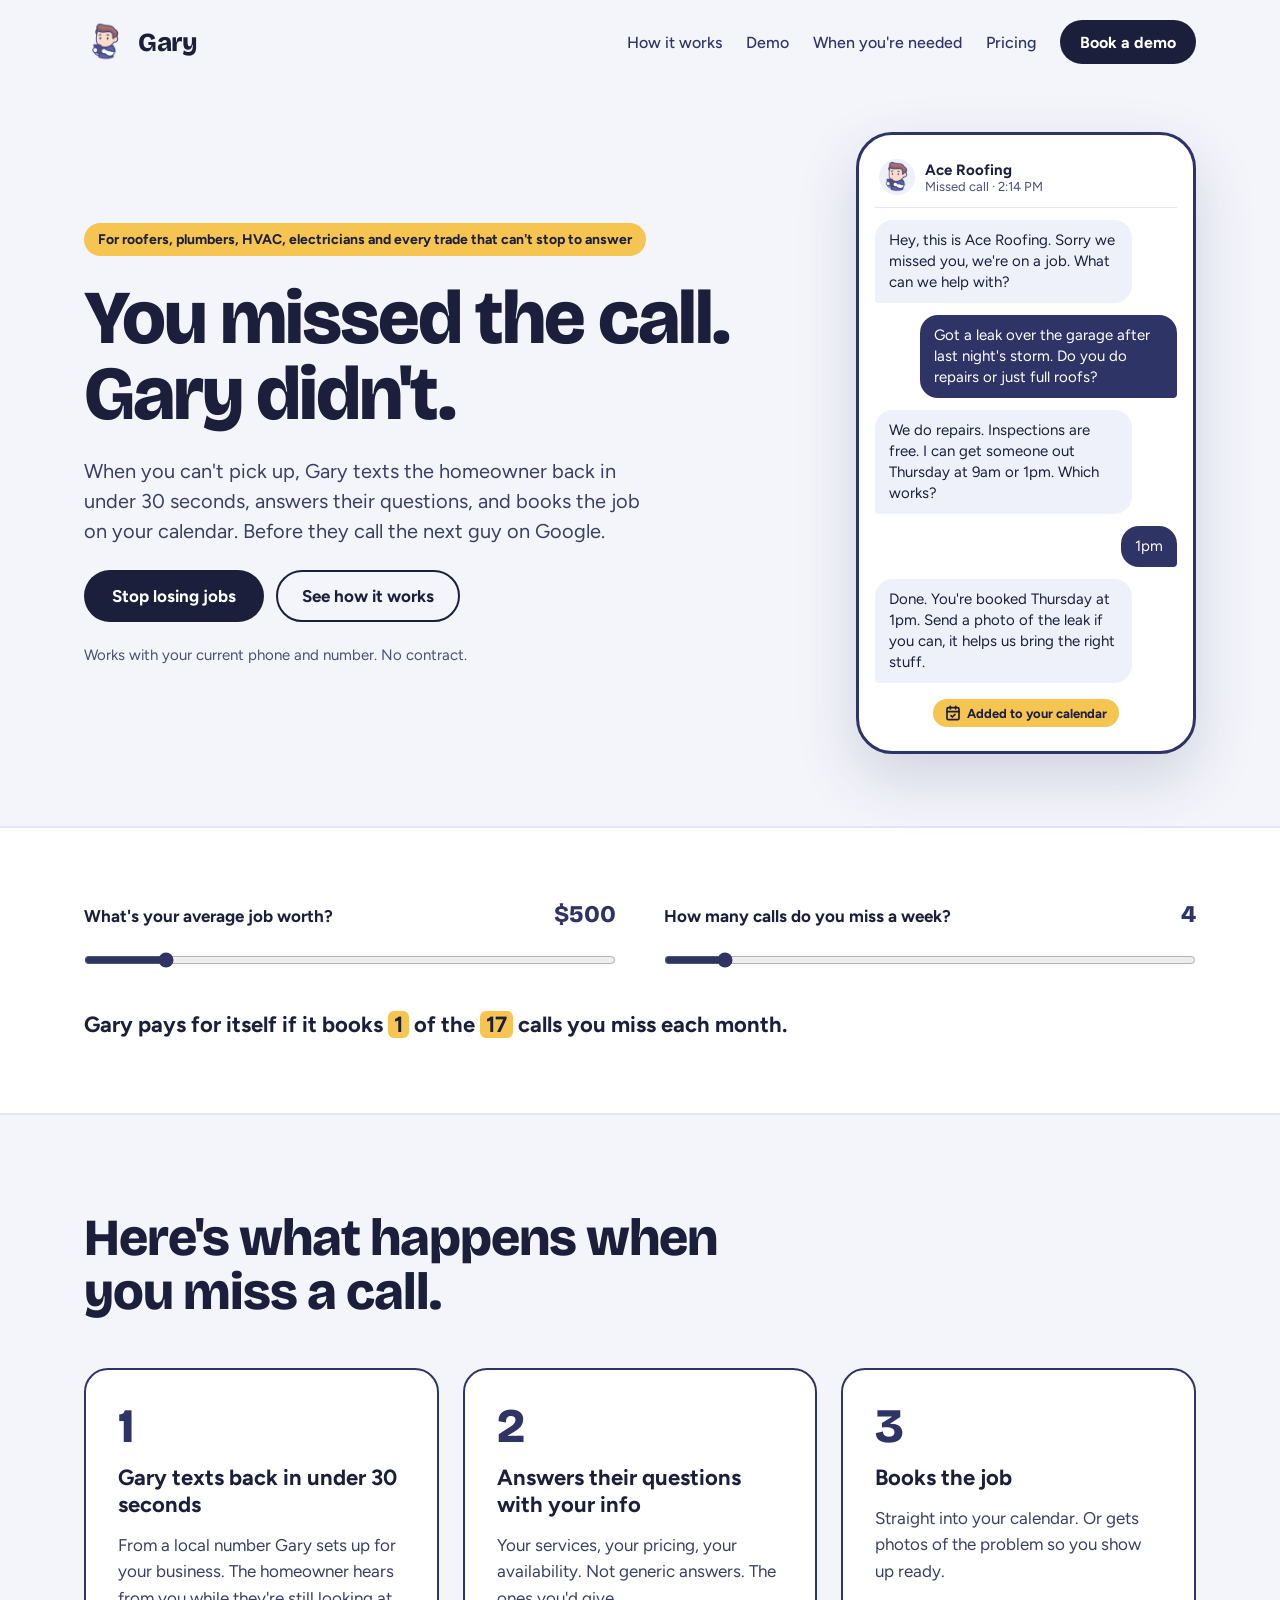
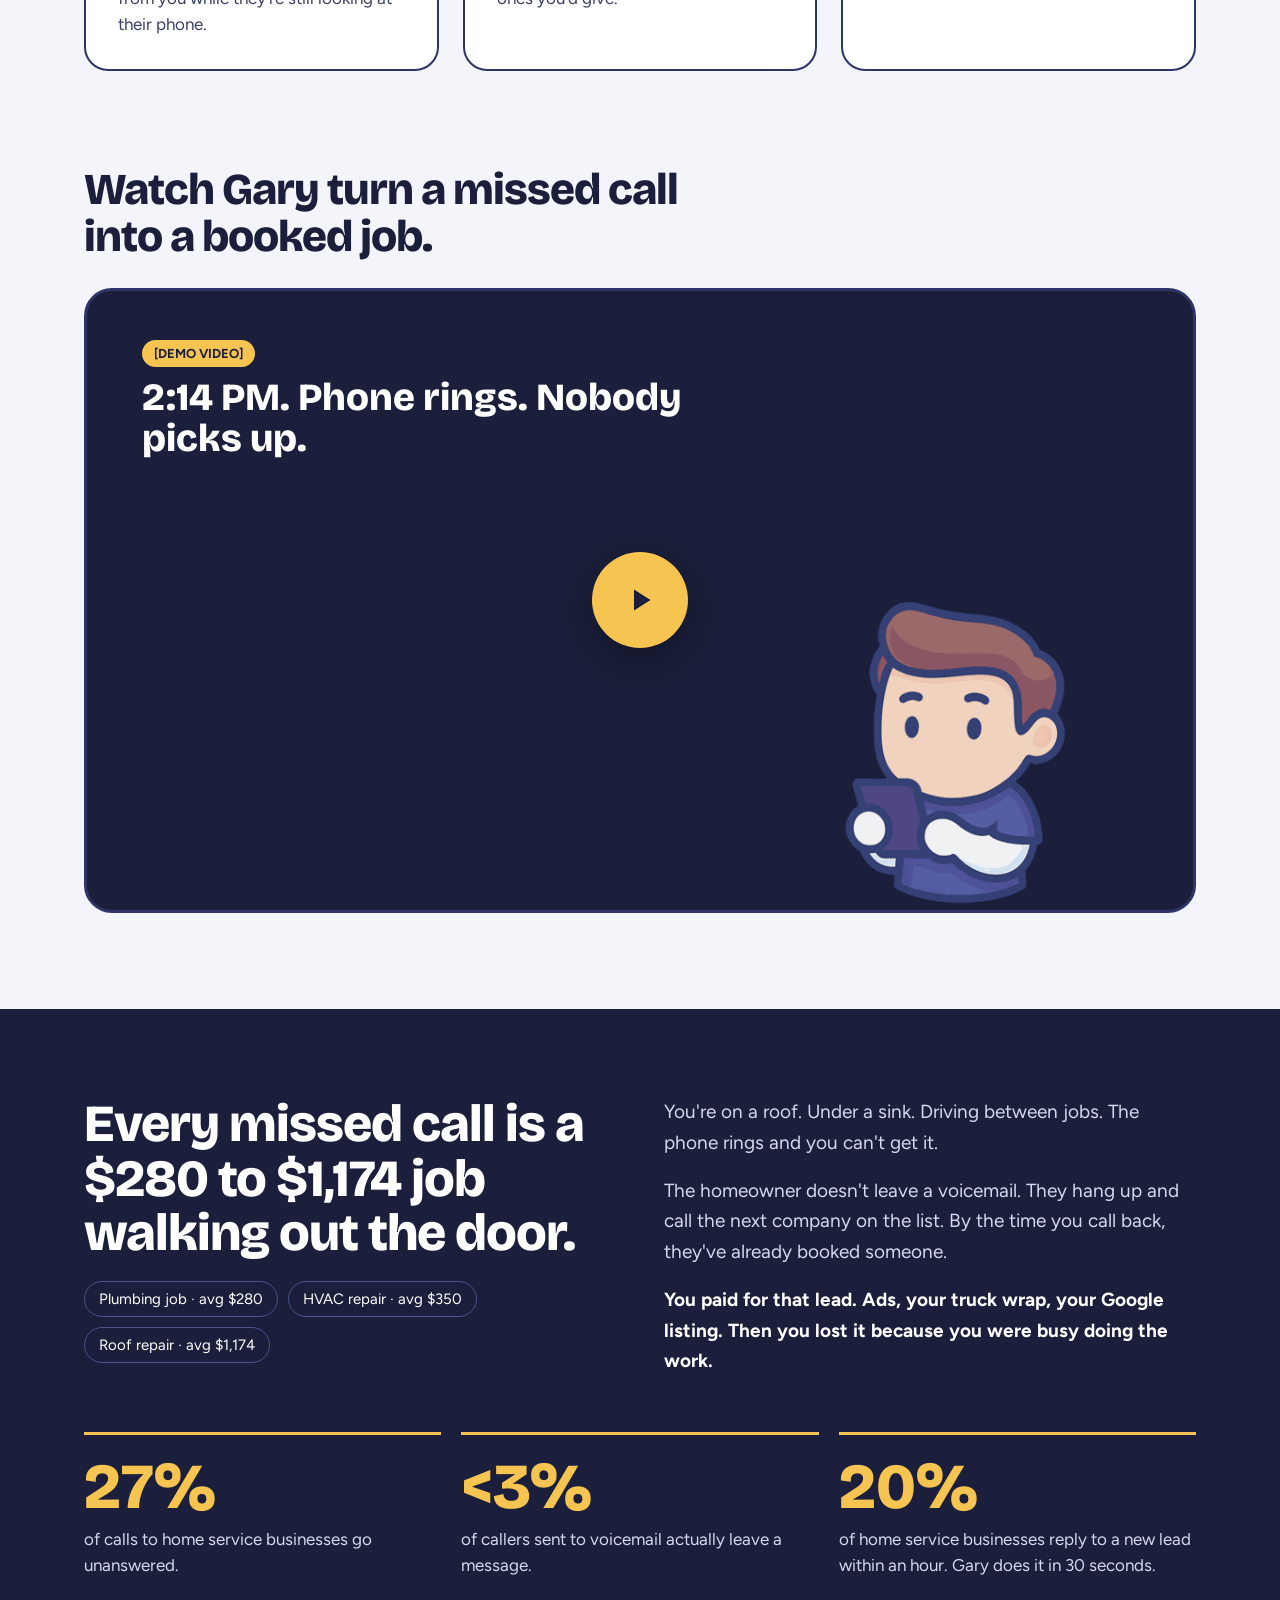
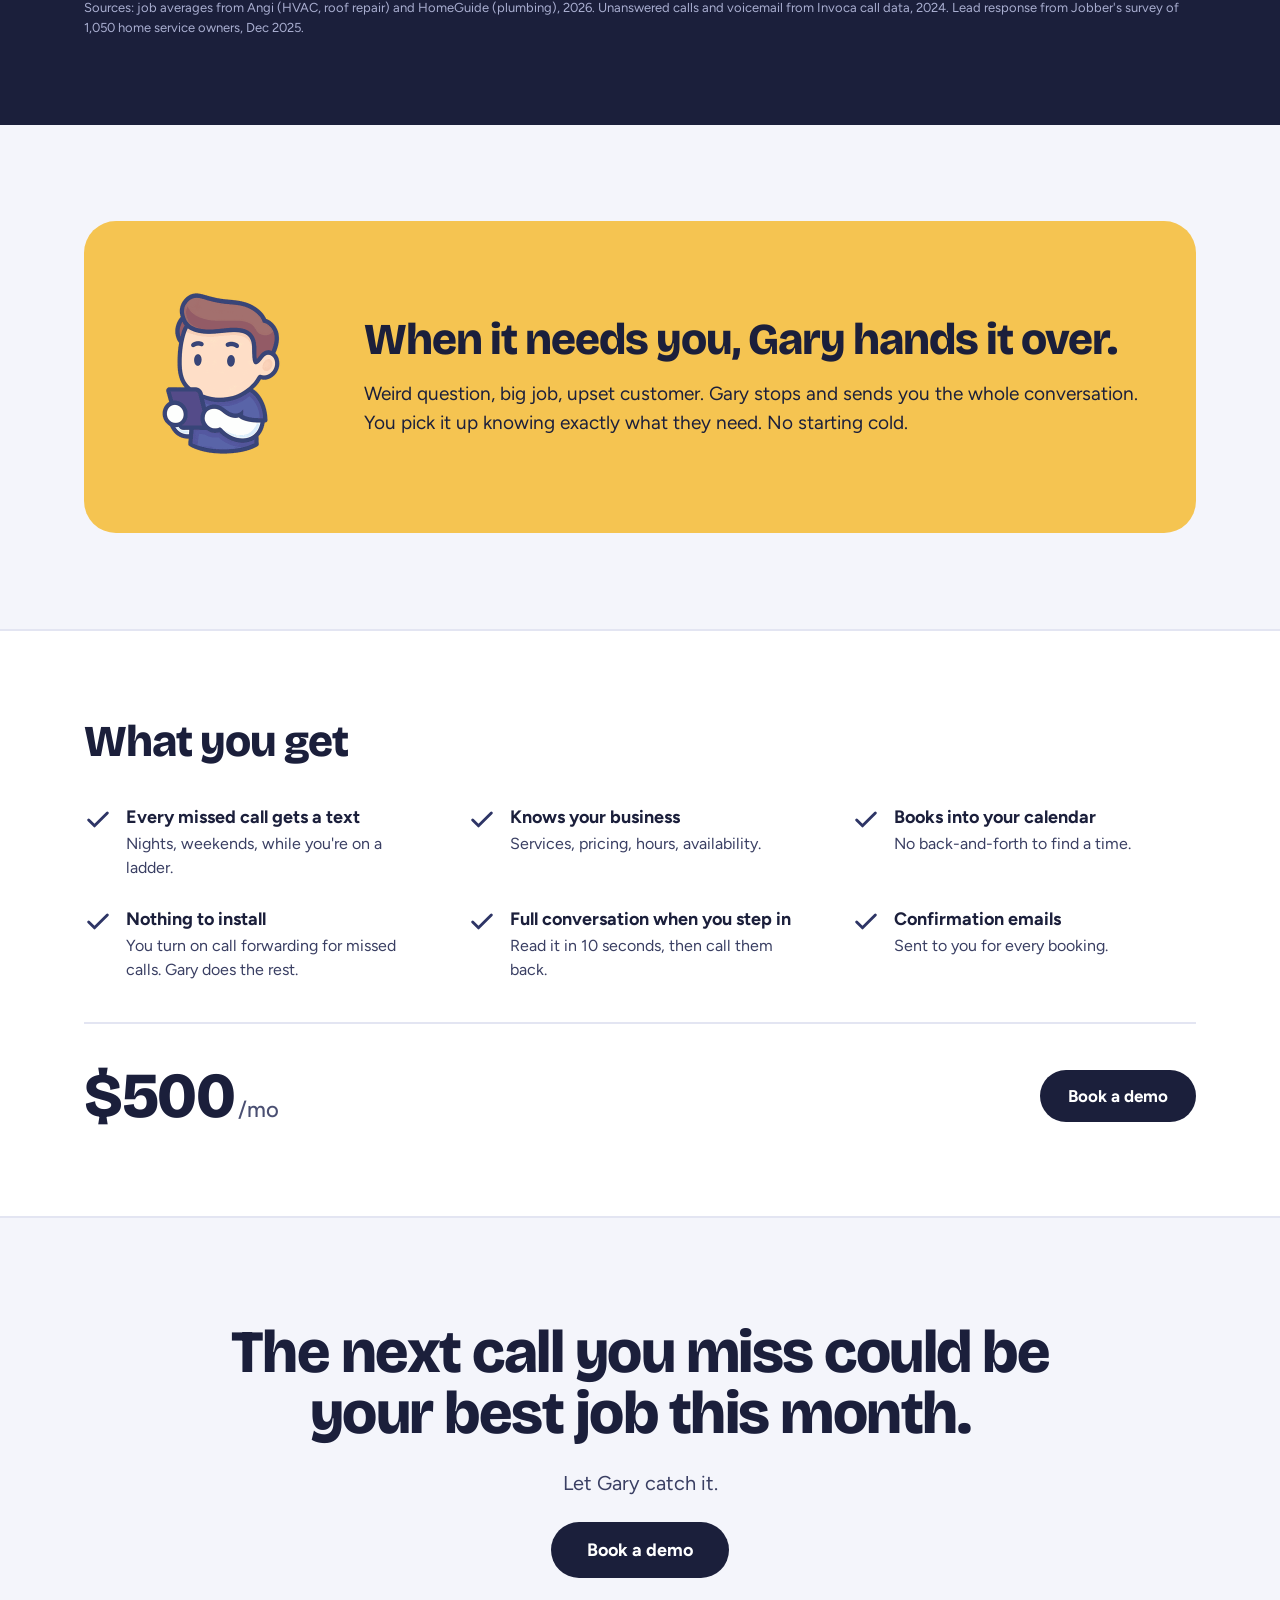
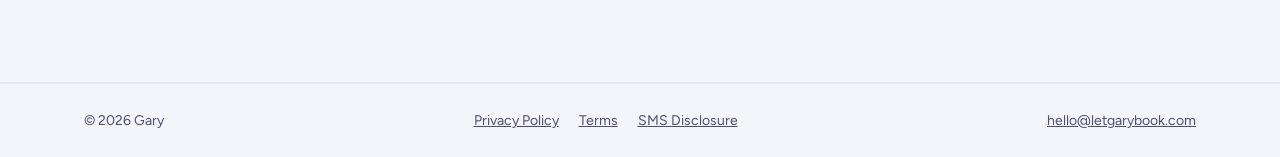
==== index.html @ c402625a "Refactor legal pages: update links, create new privacy policy and terms of service pages, and remove" ====
<!doctype html>
<html lang="en">
<head>
<meta charset="utf-8">
<meta name="viewport" content="width=device-width, initial-scale=1">
<title>Gary – Turn missed calls into booked jobs</title>
<meta name="description" content="Gary texts back every missed call in under 30 seconds, answers the homeowner's questions, and books the job on your calendar.">
<meta name="theme-color" content="#F4F5FB">

<link rel="canonical" href="https://letgarybook.com/">

<meta property="og:type" content="website">
<meta property="og:site_name" content="Gary">
<meta property="og:url" content="https://letgarybook.com/">
<meta property="og:title" content="Gary – Turn missed calls into booked jobs">
<meta property="og:description" content="Gary texts back every missed call in under 30 seconds, answers the homeowner's questions, and books the job on your calendar.">
<meta property="og:image" content="https://letgarybook.com/assets/og-image.png">
<meta property="og:image:width" content="1200">
<meta property="og:image:height" content="630">
<meta property="og:image:alt" content="Gary, the cartoon mascot holding a phone, next to the headline: You missed the call. Gary didn't.">

<meta name="twitter:card" content="summary_large_image">
<meta name="twitter:title" content="Gary – Turn missed calls into booked jobs">
<meta name="twitter:description" content="Gary texts back every missed call in under 30 seconds, answers the homeowner's questions, and books the job on your calendar.">
<meta name="twitter:image" content="https://letgarybook.com/assets/og-image.png">
<meta name="twitter:image:alt" content="Gary, the cartoon mascot holding a phone, next to the headline: You missed the call. Gary didn't.">

<link rel="icon" href="favicon.ico" sizes="any">
<link rel="icon" type="image/png" sizes="32x32" href="assets/favicon-32.png">
<link rel="apple-touch-icon" href="assets/apple-touch-icon.png">

<link rel="preconnect" href="https://fonts.googleapis.com">
<link rel="preconnect" href="https://fonts.gstatic.com" crossorigin>
<!-- Font stylesheet loads without blocking first paint; text shows in the fallback font until it arrives -->
<link rel="preload" as="style" href="https://fonts.googleapis.com/css2?family=Bricolage+Grotesque:opsz,wght@12..96,600;12..96,800&amp;family=Figtree:wght@400;500;700&amp;display=swap" onload="this.onload=null;this.rel='stylesheet'">
<noscript><link rel="stylesheet" href="https://fonts.googleapis.com/css2?family=Bricolage+Grotesque:opsz,wght@12..96,600;12..96,800&amp;family=Figtree:wght@400;500;700&amp;display=swap"></noscript>
<link rel="stylesheet" href="styles.css">
<script src="demo-video.js" defer></script>
<script src="job-value.js" defer></script>
</head>
<body>

<header class="container site-header">
  <div class="brand">
    <picture>
      <source srcset="assets/gary-96.webp" type="image/webp">
      <img src="assets/gary-96.png" alt="" width="44" height="44">
    </picture>
    <span class="brand-name">Gary</span>
  </div>
  <nav class="site-nav" aria-label="Main">
    <a href="#how">How it works</a>
    <a href="#demo">Demo</a>
    <a href="#handoff">When you're needed</a>
    <a href="#pricing">Pricing</a>
  </nav>
  <a class="button button--dark button--nav" href="https://cal.com/corey-mccoy/gary-demo">Book a demo</a>
</header>

<main>

  <!-- HERO -->
  <section class="container hero">
    <div class="hero-copy">
      <p class="pill">For roofers, plumbers, HVAC, electricians and every trade that can't stop to answer</p>
      <h1 class="hero-title">You missed the call. Gary didn't.</h1>
      <p class="hero-lede">When you can't pick up, Gary texts the homeowner back in under 30 seconds, answers their questions, and books the job on your calendar. Before they call the next guy on Google.</p>
      <div class="hero-actions">
        <a class="button button--dark button--hero" href="#start">Stop losing jobs</a>
        <a class="button button--outline button--hero" href="#how">See how it works</a>
      </div>
      <p class="hero-note">Works with your current phone and number. No contract.</p>
    </div>

    <!-- Phone conversation -->
    <div class="phone-wrap">
      <div class="phone" role="img" aria-label="Example text conversation: Gary replies to a missed call for Ace Roofing and books a Thursday 1pm inspection.">
        <div class="phone-header">
          <picture>
            <source srcset="assets/gary-96.webp" type="image/webp">
            <img src="assets/gary-96.png" alt="" width="36" height="36">
          </picture>
          <div class="phone-contact">
            <span class="phone-contact-name">Ace Roofing</span>
            <span class="phone-contact-status">Missed call · 2:14 PM</span>
          </div>
        </div>
        <div class="bubble bubble--business">Hey, this is Ace Roofing. Sorry we missed you, we're on a job. What can we help with?</div>
        <div class="bubble bubble--customer">Got a leak over the garage after last night's storm. Do you do repairs or just full roofs?</div>
        <div class="bubble bubble--business">We do repairs. Inspections are free. I can get someone out Thursday at 9am or 1pm. Which works?</div>
        <div class="bubble bubble--customer">1pm</div>
        <div class="bubble bubble--business">Done. You're booked Thursday at 1pm. Send a photo of the leak if you can, it helps us bring the right stuff.</div>
        <div class="pill">
          <svg width="16" height="16" viewBox="0 0 24 24" fill="none" stroke="#1B1F3B" stroke-width="2.5" stroke-linecap="round" stroke-linejoin="round" aria-hidden="true"><rect x="3" y="4" width="18" height="18" rx="2"></rect><path d="M16 2v4M8 2v4M3 10h18M9 16l2 2 4-4"></path></svg>
          Added to your calendar
        </div>
      </div>
    </div>
  </section>

  <!-- MISSED-CALL CALCULATOR -->
  <section class="calculator" aria-labelledby="calculator-heading">
    <h2 id="calculator-heading" class="visually-hidden">Missed-call calculator</h2>
    <div class="container job-value" data-monthly-price="500">
      <div class="job-value-inputs">
        <div class="job-value-field">
          <div class="job-value-label">
            <label for="job-value-input">What's your average job worth?</label>
            <output id="job-value-output" for="job-value-input">$500</output>
          </div>
          <input id="job-value-input" type="range" min="250" max="2000" step="10" value="500" aria-valuetext="$500">
        </div>
        <div class="job-value-field">
          <div class="job-value-label">
            <label for="missed-calls-input">How many calls do you miss a week?</label>
            <output id="missed-calls-output" for="missed-calls-input">4</output>
          </div>
          <input id="missed-calls-input" type="range" min="1" max="30" step="1" value="4">
        </div>
      </div>
      <p class="job-value-result" aria-live="polite">Gary pays for itself if it books <strong id="jobs-needed">1</strong> of the <strong id="missed-per-month">17</strong> calls you miss each month.</p>
    </div>
  </section>

  <!-- HOW IT WORKS -->
  <section id="how" class="container how">
    <h2 class="display-heading section-heading">Here's what happens when you miss a call.</h2>
    <ol class="step-grid">
      <li class="step">
        <span class="step-number" aria-hidden="true">1</span>
        <h3 class="step-title">Gary texts back in under 30 seconds</h3>
        <p class="step-text">From a local number Gary sets up for your business. The homeowner hears from you while they're still looking at their phone.</p>
      </li>
      <li class="step">
        <span class="step-number" aria-hidden="true">2</span>
        <h3 class="step-title">Answers their questions with your info</h3>
        <p class="step-text">Your services, your pricing, your availability. Not generic answers. The ones you'd give.</p>
      </li>
      <li class="step">
        <span class="step-number" aria-hidden="true">3</span>
        <h3 class="step-title">Books the job</h3>
        <p class="step-text">Straight into your calendar. Or gets photos of the problem so you show up ready.</p>
      </li>
    </ol>
  </section>

  <!-- DEMO VIDEO -->
  <section id="demo" class="container demo">
    <div class="demo-intro">
      <h2 class="display-heading section-heading section-heading--small">Watch Gary turn a missed call into a booked job.</h2>
    </div>
    <!--
      PLACEHOLDER [DEMO VIDEO]: put a YouTube, Vimeo or .mp4 URL in data-video-src.
      The poster below stays until the visitor presses play; nothing loads before that.
    -->
    <div class="video-frame" data-video-src="" data-video-title="Gary demo: a missed call turned into a booked job">
      <picture>
        <source type="image/webp" srcset="assets/gary-400.webp 400w, assets/gary-600.webp 600w" sizes="(min-width: 1160px) 380px, 34vw">
        <img class="video-poster-mascot" src="assets/gary-600.png" srcset="assets/gary-400.png 400w, assets/gary-600.png 600w" sizes="(min-width: 1160px) 380px, 34vw" alt="" width="600" height="600" loading="lazy" decoding="async">
      </picture>
      <div class="video-poster-caption">
        <span class="pill">[DEMO VIDEO]</span>
        <span class="video-poster-title">2:14 PM. Phone rings. Nobody picks up.</span>
      </div>
      <button type="button" class="video-play" aria-label="Play demo video">
        <svg viewBox="0 0 24 24" fill="#1B1F3B" aria-hidden="true"><path d="M8 5v14l11-7z"></path></svg>
      </button>
    </div>
  </section>

  <!-- PROBLEM -->
  <section class="problem">
    <div class="container problem-intro">
      <div class="problem-headline">
        <h2 class="display-heading section-heading">Every missed call is a $280 to $1,174 job walking out the door.</h2>
        <ul class="job-tags">
          <li>Plumbing job · avg $280</li>
          <li>HVAC repair · avg $350</li>
          <li>Roof repair · avg $1,174</li>
        </ul>
      </div>
      <div class="problem-story">
        <p>You're on a roof. Under a sink. Driving between jobs. The phone rings and you can't get it.</p>
        <p>The homeowner doesn't leave a voicemail. They hang up and call the next company on the list. By the time you call back, they've already booked someone.</p>
        <p class="emphasis">You paid for that lead. Ads, your truck wrap, your Google listing. Then you lost it because you were busy doing the work.</p>
      </div>
    </div>
    <div class="container problem-stats">
      <div class="stat-grid">
        <div class="stat">
          <span class="stat-value">27%</span>
          <span class="stat-label">of calls to home service businesses go unanswered.</span>
        </div>
        <div class="stat">
          <span class="stat-value">&lt;3%</span>
          <span class="stat-label">of callers sent to voicemail actually leave a message.</span>
        </div>
        <div class="stat">
          <span class="stat-value">20%</span>
          <span class="stat-label">of home service businesses reply to a new lead within an hour. Gary does it in 30 seconds.</span>
        </div>
      </div>
      <p class="sources">Sources: job averages from Angi (HVAC, roof repair) and HomeGuide (plumbing), 2026. Unanswered calls and voicemail from Invoca call data, 2024. Lead response from Jobber's survey of 1,050 home service owners, Dec 2025.</p>
    </div>
  </section>

  <!-- HANDOFF -->
  <section id="handoff" class="container handoff">
    <div class="handoff-card">
      <picture>
        <source srcset="assets/gary-400.webp" type="image/webp">
        <img src="assets/gary-400.png" alt="Gary, holding a phone" width="200" height="200" loading="lazy" decoding="async">
      </picture>
      <div class="handoff-copy">
        <h2 class="display-heading section-heading section-heading--small">When it needs you, Gary hands it over.</h2>
        <p>Weird question, big job, upset customer. Gary stops and sends you the whole conversation. You pick it up knowing exactly what they need. No starting cold.</p>
      </div>
    </div>
  </section>

  <!-- WHAT YOU GET + PRICING -->
  <section id="pricing" class="features">
    <div class="container features-inner">
      <h2 class="display-heading section-heading section-heading--small">What you get</h2>
      <ul class="feature-grid">
        <li class="feature">
          <svg width="28" height="28" viewBox="0 0 24 24" fill="none" stroke="#2E3566" stroke-width="2.5" stroke-linecap="round" stroke-linejoin="round" aria-hidden="true"><path d="M20 6 9 17l-5-5"></path></svg>
          <div class="feature-text"><span class="feature-title">Every missed call gets a text</span><span class="feature-detail">Nights, weekends, while you're on a ladder.</span></div>
        </li>
        <li class="feature">
          <svg width="28" height="28" viewBox="0 0 24 24" fill="none" stroke="#2E3566" stroke-width="2.5" stroke-linecap="round" stroke-linejoin="round" aria-hidden="true"><path d="M20 6 9 17l-5-5"></path></svg>
          <div class="feature-text"><span class="feature-title">Knows your business</span><span class="feature-detail">Services, pricing, hours, availability.</span></div>
        </li>
        <li class="feature">
          <svg width="28" height="28" viewBox="0 0 24 24" fill="none" stroke="#2E3566" stroke-width="2.5" stroke-linecap="round" stroke-linejoin="round" aria-hidden="true"><path d="M20 6 9 17l-5-5"></path></svg>
          <div class="feature-text"><span class="feature-title">Books into your calendar</span><span class="feature-detail">No back-and-forth to find a time.</span></div>
        </li>
        <li class="feature">
          <svg width="28" height="28" viewBox="0 0 24 24" fill="none" stroke="#2E3566" stroke-width="2.5" stroke-linecap="round" stroke-linejoin="round" aria-hidden="true"><path d="M20 6 9 17l-5-5"></path></svg>
          <div class="feature-text"><span class="feature-title">Nothing to install</span><span class="feature-detail">You turn on call forwarding for missed calls. Gary does the rest.</span></div>
        </li>
        <li class="feature">
          <svg width="28" height="28" viewBox="0 0 24 24" fill="none" stroke="#2E3566" stroke-width="2.5" stroke-linecap="round" stroke-linejoin="round" aria-hidden="true"><path d="M20 6 9 17l-5-5"></path></svg>
          <div class="feature-text"><span class="feature-title">Full conversation when you step in</span><span class="feature-detail">Read it in 10 seconds, then call them back.</span></div>
        </li>
        <!-- UNCONFIRMED: check with the owner that confirmation emails go to both the owner and the customer before shipping -->
        <li class="feature">
          <svg width="28" height="28" viewBox="0 0 24 24" fill="none" stroke="#2E3566" stroke-width="2.5" stroke-linecap="round" stroke-linejoin="round" aria-hidden="true"><path d="M20 6 9 17l-5-5"></path></svg>
          <div class="feature-text"><span class="feature-title">Confirmation emails</span><span class="feature-detail">Sent to you for every booking.</span></div>
        </li>
      </ul>
      <div class="price-row">
        <p class="price-value">$500<span class="price-period">/mo</span></p>
        <a class="button button--dark button--hero" href="https://cal.com/corey-mccoy/gary-demo">Book a demo</a>
      </div>
    </div>
  </section>

  <!-- CTA -->
  <section id="start" class="container cta">
    <h2 class="display-heading cta-title">The next call you miss could be your best job this month.</h2>
    <p>Let Gary catch it.</p>
    <a class="button button--dark button--cta" href="https://cal.com/corey-mccoy/gary-demo">Book a demo</a>
  </section>

</main>

<footer class="site-footer">
  <div class="container site-footer-inner">
    <span>© 2026 Gary</span>
    <nav class="footer-links" aria-label="Legal">
      <a href="privacy-policy/">Privacy Policy</a>
      <a href="terms-and-conditions/">Terms</a>
      <a href="sms-disclosure/">SMS Disclosure</a>
    </nav>
    <a href="mailto:hello@letgarybook.com">hello@letgarybook.com</a>
  </div>
</footer>

</body>
</html>
---- styles.css ----
/* Gary landing page */

:root {
  /* Brand tokens */
  --ink: #1B1F3B;
  --navy: #2E3566;
  --body-text: #3A3F63;
  --muted: #4A4F72;
  --ground: #F4F5FB;
  --line: #E3E5F2;
  --accent: #F5C451;

  /* Supporting colors from the approved design */
  --white: #FFFFFF;
  --link-hover: #151A3D;
  --bubble: #EEF0FA;
  --on-ink-border: #4A5290;
  --on-ink-text: #D6D9EE;
  --on-ink-muted: #A9AED0;

  --font-display: 'Bricolage Grotesque', sans-serif;
  --font-body: 'Figtree', system-ui, sans-serif;

  --page-width: 1160px;
  --gutter: 24px;
}

*,
*::before,
*::after {
  box-sizing: border-box;
}

html {
  scroll-behavior: smooth;
}

@media (prefers-reduced-motion: reduce) {
  html {
    scroll-behavior: auto;
  }
}

body {
  margin: 0;
  background: var(--ground);
  color: var(--ink);
  font-family: var(--font-body);
}

img {
  display: block;
}

a {
  color: var(--navy);
}

a:hover {
  color: var(--link-hover);
}

h1,
h2,
h3,
p {
  margin: 0;
}

/* Hidden on screen, still read by screen readers */
.visually-hidden {
  position: absolute;
  width: 1px;
  height: 1px;
  margin: -1px;
  padding: 0;
  overflow: hidden;
  clip: rect(0 0 0 0);
  white-space: nowrap;
  border: 0;
}

.container {
  max-width: var(--page-width);
  margin: 0 auto;
  padding-left: var(--gutter);
  padding-right: var(--gutter);
}

.display-heading {
  font-family: var(--font-display);
  font-weight: 800;
  line-height: 1.05;
  letter-spacing: -1px;
}

.section-heading {
  font-size: clamp(34px, 4.4vw, 52px);
}

.section-heading--small {
  font-size: clamp(30px, 3.6vw, 44px);
}

/* Buttons */

.button {
  display: inline-flex;
  align-items: center;
  border-radius: 999px;
  font-weight: 700;
  text-decoration: none;
}

.button--dark {
  background: var(--ink);
  color: var(--white);
}

.button--dark:hover {
  color: var(--white);
}

.button--outline {
  border: 2px solid var(--ink);
  color: var(--ink);
}

.button--outline:hover {
  color: var(--ink);
}

.button--nav {
  min-height: 44px;
  padding: 0 20px;
}

.button--hero {
  min-height: 52px;
  padding: 0 28px;
  font-size: 17px;
}

.button--hero.button--outline {
  padding: 0 24px;
}

.button--cta {
  min-height: 56px;
  padding: 0 36px;
  font-size: 18px;
}

.pill {
  display: inline-flex;
  align-items: center;
  gap: 8px;
  border-radius: 999px;
  background: var(--accent);
  color: var(--ink);
  font-weight: 700;
}

/* Header */

.site-header {
  display: flex;
  flex-wrap: wrap;
  gap: 16px 24px;
  align-items: center;
  padding-top: 20px;
  padding-bottom: 20px;
}

.brand {
  display: flex;
  align-items: center;
  gap: 10px;
  margin-right: auto;
  color: var(--ink);
  text-decoration: none;
}

.brand:hover {
  color: var(--ink);
}

.brand img {
  width: 44px;
  height: 44px;
  object-fit: contain;
}

.brand-name {
  font-family: var(--font-display);
  font-weight: 800;
  font-size: 26px;
  letter-spacing: -0.5px;
}

.site-nav {
  display: flex;
  flex-wrap: wrap;
  align-items: center;
  gap: 24px;
  font-size: 16px;
  font-weight: 500;
}

.site-nav a {
  text-decoration: none;
}

.site-header .button--nav {
  font-size: 16px;
}

/* Phones: logo and "Book a demo" share the top row, links sit below */
@media (max-width: 639px) {
  .site-header {
    row-gap: 12px;
  }

  .site-header .button--nav {
    order: 2;
  }

  .site-nav {
    order: 3;
    width: 100%;
    gap: 8px 20px;
    font-size: 15px;
  }
}

/* Hero */

.hero {
  display: flex;
  flex-wrap: wrap;
  gap: 48px;
  align-items: center;
  padding-top: 48px;
  padding-bottom: 72px;
}

.hero-copy {
  flex: 999 1 520px;
  min-width: 0;
  display: flex;
  flex-direction: column;
  gap: 24px;
}

.hero-copy .pill {
  align-self: flex-start;
  padding: 8px 14px;
  font-size: 14px;
}

.hero-title {
  font-family: var(--font-display);
  font-weight: 800;
  font-size: clamp(44px, 6vw, 76px);
  line-height: 1;
  letter-spacing: -2px;
}

.hero-lede {
  max-width: 560px;
  font-size: 20px;
  line-height: 1.5;
  color: var(--body-text);
}

.hero-actions {
  display: flex;
  flex-wrap: wrap;
  gap: 12px;
  align-items: center;
}

.hero-note {
  font-size: 15px;
  color: var(--muted);
}

/* Hero phone conversation */

.phone-wrap {
  flex: 1 1 340px;
  min-width: 0;
  display: flex;
  justify-content: center;
}

.phone {
  width: 100%;
  max-width: 360px;
  display: flex;
  flex-direction: column;
  gap: 12px;
  padding: 20px 16px 24px;
  background: var(--white);
  border: 3px solid var(--navy);
  border-radius: 36px;
  box-shadow: 0 24px 60px rgba(46, 53, 102, 0.18);
}

.phone-header {
  display: flex;
  align-items: center;
  gap: 10px;
  padding: 4px 4px 12px;
  border-bottom: 1px solid var(--line);
}

.phone-header img {
  width: 36px;
  height: 36px;
  object-fit: contain;
  background: var(--bubble);
  border-radius: 50%;
}

.phone-contact {
  display: flex;
  flex-direction: column;
}

.phone-contact-name {
  font-weight: 700;
  font-size: 15px;
}

.phone-contact-status {
  font-size: 13px;
  color: var(--muted);
}

.bubble {
  max-width: 85%;
  padding: 10px 14px;
  font-size: 15px;
  line-height: 1.4;
}

.bubble--business {
  align-self: flex-start;
  background: var(--bubble);
  border-radius: 18px 18px 18px 4px;
}

.bubble--customer {
  align-self: flex-end;
  background: var(--navy);
  color: var(--white);
  border-radius: 18px 18px 4px 18px;
}

.phone .pill {
  align-self: center;
  gap: 6px;
  margin-top: 4px;
  padding: 6px 12px;
  font-size: 13px;
}

/* Problem */

.problem {
  background: var(--ink);
  color: var(--white);
}

.problem-intro {
  display: flex;
  flex-wrap: wrap;
  gap: 48px;
  align-items: flex-start;
  padding-top: 88px;
  padding-bottom: 56px;
}

.problem-headline {
  flex: 1 1 420px;
  min-width: 0;
  display: flex;
  flex-direction: column;
  gap: 20px;
}

.calculator {
  background: var(--white);
  border-top: 2px solid var(--line);
  border-bottom: 2px solid var(--line);
}

.job-value {
  display: flex;
  flex-direction: column;
  gap: 28px;
  padding-top: 72px;
  padding-bottom: 72px;
}

.job-value-inputs {
  display: grid;
  grid-template-columns: repeat(auto-fit, minmax(min(300px, 100%), 1fr));
  gap: 28px 48px;
}

.job-value-field {
  display: flex;
  flex-direction: column;
  gap: 10px;
}

.job-value-label {
  display: flex;
  flex-wrap: wrap;
  gap: 4px 16px;
  align-items: baseline;
  justify-content: space-between;
}

.job-value label {
  font-size: 17px;
  font-weight: 700;
  color: var(--ink);
}

.job-value output {
  font-family: var(--font-display);
  font-weight: 800;
  font-size: 24px;
  color: var(--navy);
}

.job-value input {
  width: 100%;
  height: 44px;
  margin: 0;
  accent-color: var(--navy);
  cursor: pointer;
}

.job-value input:focus-visible {
  outline: 3px solid var(--navy);
  outline-offset: 2px;
}

.job-value-result {
  max-width: 760px;
  font-size: 22px;
  font-weight: 700;
  line-height: 1.4;
  color: var(--ink);
}

.job-value-result strong {
  padding: 0 6px;
  border-radius: 6px;
  background: var(--accent);
}

.job-tags {
  display: flex;
  flex-wrap: wrap;
  gap: 10px;
  margin: 0;
  padding: 0;
  list-style: none;
}

.job-tags li {
  padding: 8px 14px;
  border-radius: 999px;
  border: 1.5px solid var(--on-ink-border);
  font-size: 15px;
  color: var(--white);
}

.problem-story {
  flex: 1 1 420px;
  min-width: 0;
  display: flex;
  flex-direction: column;
  gap: 18px;
  font-size: 19px;
  line-height: 1.6;
  color: var(--on-ink-text);
}

.problem-story .emphasis {
  color: var(--white);
  font-weight: 700;
}

.problem-stats {
  display: flex;
  flex-direction: column;
  gap: 20px;
  padding-bottom: 88px;
}

.stat-grid {
  display: grid;
  grid-template-columns: repeat(auto-fit, minmax(min(260px, 100%), 1fr));
  gap: 20px;
}

.stat {
  display: flex;
  flex-direction: column;
  gap: 8px;
  padding-top: 20px;
  border-top: 3px solid var(--accent);
}

.stat-value {
  font-family: var(--font-display);
  font-weight: 800;
  font-size: 64px;
  line-height: 1;
  color: var(--accent);
}

.stat-label {
  font-size: 17px;
  line-height: 1.5;
  color: var(--on-ink-text);
}

.sources {
  font-size: 13px;
  line-height: 1.5;
  color: var(--on-ink-muted);
}

/* How it works */

.how {
  display: flex;
  flex-direction: column;
  gap: 48px;
  padding-top: 96px;
  padding-bottom: 96px;
}

.how .section-heading {
  max-width: 720px;
}

.step-grid {
  display: grid;
  grid-template-columns: repeat(auto-fit, minmax(min(260px, 100%), 1fr));
  gap: 24px;
  margin: 0;
  padding: 0;
  list-style: none;
}

.step {
  display: flex;
  flex-direction: column;
  gap: 14px;
  padding: 32px;
  background: var(--white);
  border: 2px solid var(--navy);
  border-radius: 24px;
}

.step-number {
  font-family: var(--font-display);
  font-weight: 800;
  font-size: 48px;
  line-height: 1;
  color: var(--navy);
}

.step-title {
  font-size: 22px;
  font-weight: 700;
}

.step-text {
  font-size: 17px;
  line-height: 1.55;
  color: var(--body-text);
}

/* Demo video */

.demo {
  display: flex;
  flex-direction: column;
  gap: 28px;
  padding-bottom: 96px;
}

.demo-intro {
  display: flex;
  flex-wrap: wrap;
  gap: 16px 40px;
  align-items: flex-end;
  justify-content: space-between;
}

.demo-intro .section-heading {
  max-width: 620px;
}

.demo-intro p {
  max-width: 380px;
  font-size: 17px;
  line-height: 1.5;
  color: var(--body-text);
}

.video-frame {
  position: relative;
  width: 100%;
  aspect-ratio: 16 / 9;
  display: flex;
  align-items: center;
  justify-content: center;
  overflow: hidden;
  background: var(--ink);
  border: 3px solid var(--navy);
  border-radius: 28px;
}

.video-poster-mascot {
  position: absolute;
  right: 4%;
  bottom: -6%;
  width: 34%;
  max-width: 380px;
  height: auto;
  object-fit: contain;
  opacity: 0.95;
}

.video-poster-caption {
  position: absolute;
  left: 5%;
  top: 8%;
  max-width: 52%;
  display: flex;
  flex-direction: column;
  gap: 10px;
}

.video-poster-caption .pill {
  align-self: flex-start;
  padding: 6px 12px;
  font-size: 13px;
}

.video-poster-title {
  font-family: var(--font-display);
  font-weight: 800;
  font-size: clamp(20px, 3vw, 40px);
  line-height: 1.05;
  color: var(--white);
}

.video-play {
  position: relative;
  width: 96px;
  height: 96px;
  display: flex;
  align-items: center;
  justify-content: center;
  border: none;
  border-radius: 50%;
  background: var(--accent);
  box-shadow: 0 12px 40px rgba(0, 0, 0, 0.35);
  cursor: pointer;
}

.video-play svg {
  width: 36px;
  height: 36px;
}

.video-play:focus-visible {
  outline: 3px solid var(--white);
  outline-offset: 4px;
}

.video-player {
  position: absolute;
  inset: 0;
  width: 100%;
  height: 100%;
  border: 0;
  background: var(--ink);
}

/* Phones: move the play button below the caption so they don't overlap */
@media (max-width: 559px) {
  .video-frame {
    border-radius: 20px;
  }

  .video-poster-caption {
    max-width: 62%;
    gap: 8px;
  }

  .video-poster-caption .pill {
    padding: 4px 10px;
    font-size: 11px;
  }

  .video-poster-title {
    font-size: 18px;
  }

  .video-play {
    position: absolute;
    left: 5%;
    bottom: 9%;
    width: 52px;
    height: 52px;
  }

  .video-play svg {
    width: 22px;
    height: 22px;
  }
}

@media (max-width: 399px) {
  .video-poster-caption {
    max-width: 72%;
  }

  .video-poster-title {
    font-size: 16px;
  }
}

/* Handoff */

.handoff {
  padding-top: 96px;
  padding-bottom: 96px;
}

.handoff-card {
  display: flex;
  flex-wrap: wrap;
  gap: 40px;
  align-items: center;
  padding: 56px 40px;
  background: var(--accent);
  border-radius: 32px;
}

.handoff-card img {
  flex: 0 0 auto;
  width: 200px;
  height: 200px;
  object-fit: contain;
}

.handoff-copy {
  flex: 999 1 420px;
  min-width: 0;
  display: flex;
  flex-direction: column;
  gap: 16px;
}

.handoff-copy p {
  font-size: 19px;
  line-height: 1.55;
  color: var(--ink);
}

@media (max-width: 559px) {
  .handoff-card {
    gap: 28px;
    padding: 40px 24px;
  }
}

/* Features */

.features {
  background: var(--white);
  border-top: 2px solid var(--line);
  border-bottom: 2px solid var(--line);
}

.features-inner {
  display: flex;
  flex-direction: column;
  gap: 40px;
  padding-top: 88px;
  padding-bottom: 88px;
}

.feature-grid {
  display: grid;
  grid-template-columns: repeat(auto-fit, minmax(min(300px, 100%), 1fr));
  gap: 28px 40px;
  margin: 0;
  padding: 0;
  list-style: none;
}

.feature {
  display: flex;
  gap: 14px;
  align-items: flex-start;
}

.feature svg {
  flex: 0 0 auto;
}

.feature-text {
  display: flex;
  flex-direction: column;
  gap: 4px;
}

.feature-title {
  font-weight: 700;
  font-size: 18px;
}

.feature-detail {
  font-size: 16px;
  line-height: 1.5;
  color: var(--body-text);
}

/* Price, at the end of "What you get" */

.price-row {
  display: flex;
  flex-wrap: wrap;
  gap: 20px 32px;
  align-items: center;
  justify-content: space-between;
  padding-top: 40px;
  border-top: 2px solid var(--line);
}

.price-value {
  font-family: var(--font-display);
  font-weight: 800;
  font-size: clamp(44px, 5vw, 64px);
  line-height: 1;
  letter-spacing: -1.5px;
  color: var(--ink);
}

.price-period {
  margin-left: 4px;
  font-family: var(--font-body);
  font-weight: 500;
  font-size: 22px;
  letter-spacing: 0;
  color: var(--muted);
}

/* Final call to action */

.cta {
  display: flex;
  flex-direction: column;
  align-items: center;
  gap: 24px;
  padding-top: 104px;
  padding-bottom: 104px;
  text-align: center;
}

.cta-title {
  max-width: 820px;
  font-size: clamp(36px, 5vw, 60px);
  line-height: 1.02;
  letter-spacing: -1.5px;
}

.cta p {
  max-width: 600px;
  font-size: 20px;
  line-height: 1.5;
  color: var(--body-text);
}

/* Footer */

.site-footer {
  border-top: 2px solid var(--line);
}

.site-footer-inner {
  display: flex;
  flex-wrap: wrap;
  gap: 12px;
  justify-content: space-between;
  padding-top: 28px;
  padding-bottom: 28px;
  font-size: 14px;
  color: var(--muted);
}

.site-footer a {
  color: inherit;
}

/* Footer legal links */

.footer-links {
  display: flex;
  flex-wrap: wrap;
  gap: 8px 20px;
}

/* Legal pages: privacy, terms, SMS program */

.legal {
  max-width: 760px;
  padding-top: 24px;
  padding-bottom: 72px;
  font-size: 18px;
  line-height: 1.6;
  color: var(--body-text);
}

.legal-title {
  font-size: clamp(34px, 4.4vw, 52px);
  color: var(--ink);
}

.legal-date {
  margin-top: 12px;
  color: var(--muted);
}

/* Pages with no date, like the SMS disclosure, start their text right after the title */
.legal-title + p {
  margin-top: 12px;
}

.legal h2 {
  margin-top: 40px;
  margin-bottom: 8px;
  font-family: var(--font-display);
  font-weight: 800;
  font-size: 24px;
  line-height: 1.2;
  letter-spacing: -0.5px;
  color: var(--ink);
}

.legal p + p,
.legal p + ul {
  margin-top: 12px;
}

.legal ul {
  margin: 0;
  padding-left: 22px;
}

.legal li + li {
  margin-top: 6px;
}

.legal blockquote {
  margin: 12px 0;
  padding: 16px 20px;
  border-radius: 16px;
  background: var(--bubble);
  color: var(--ink);
}

.legal a {
  overflow-wrap: anywhere;
}
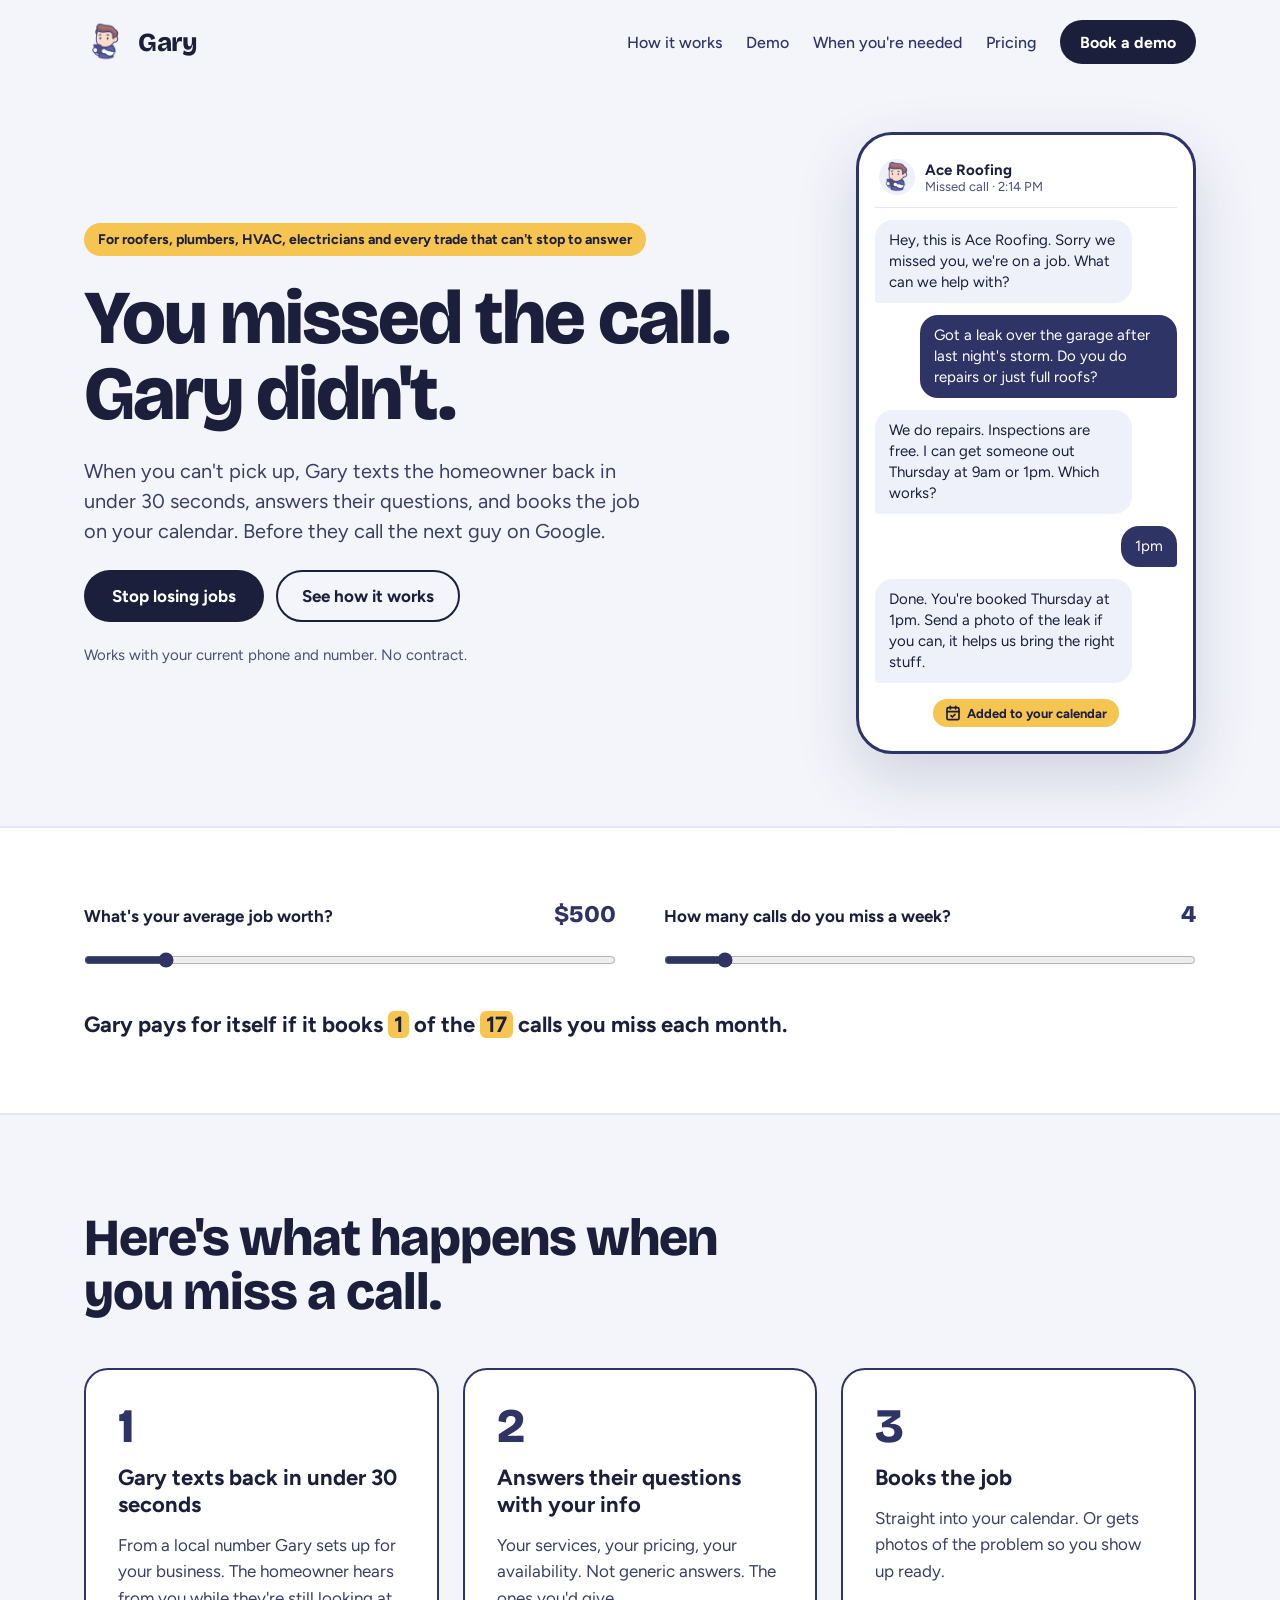
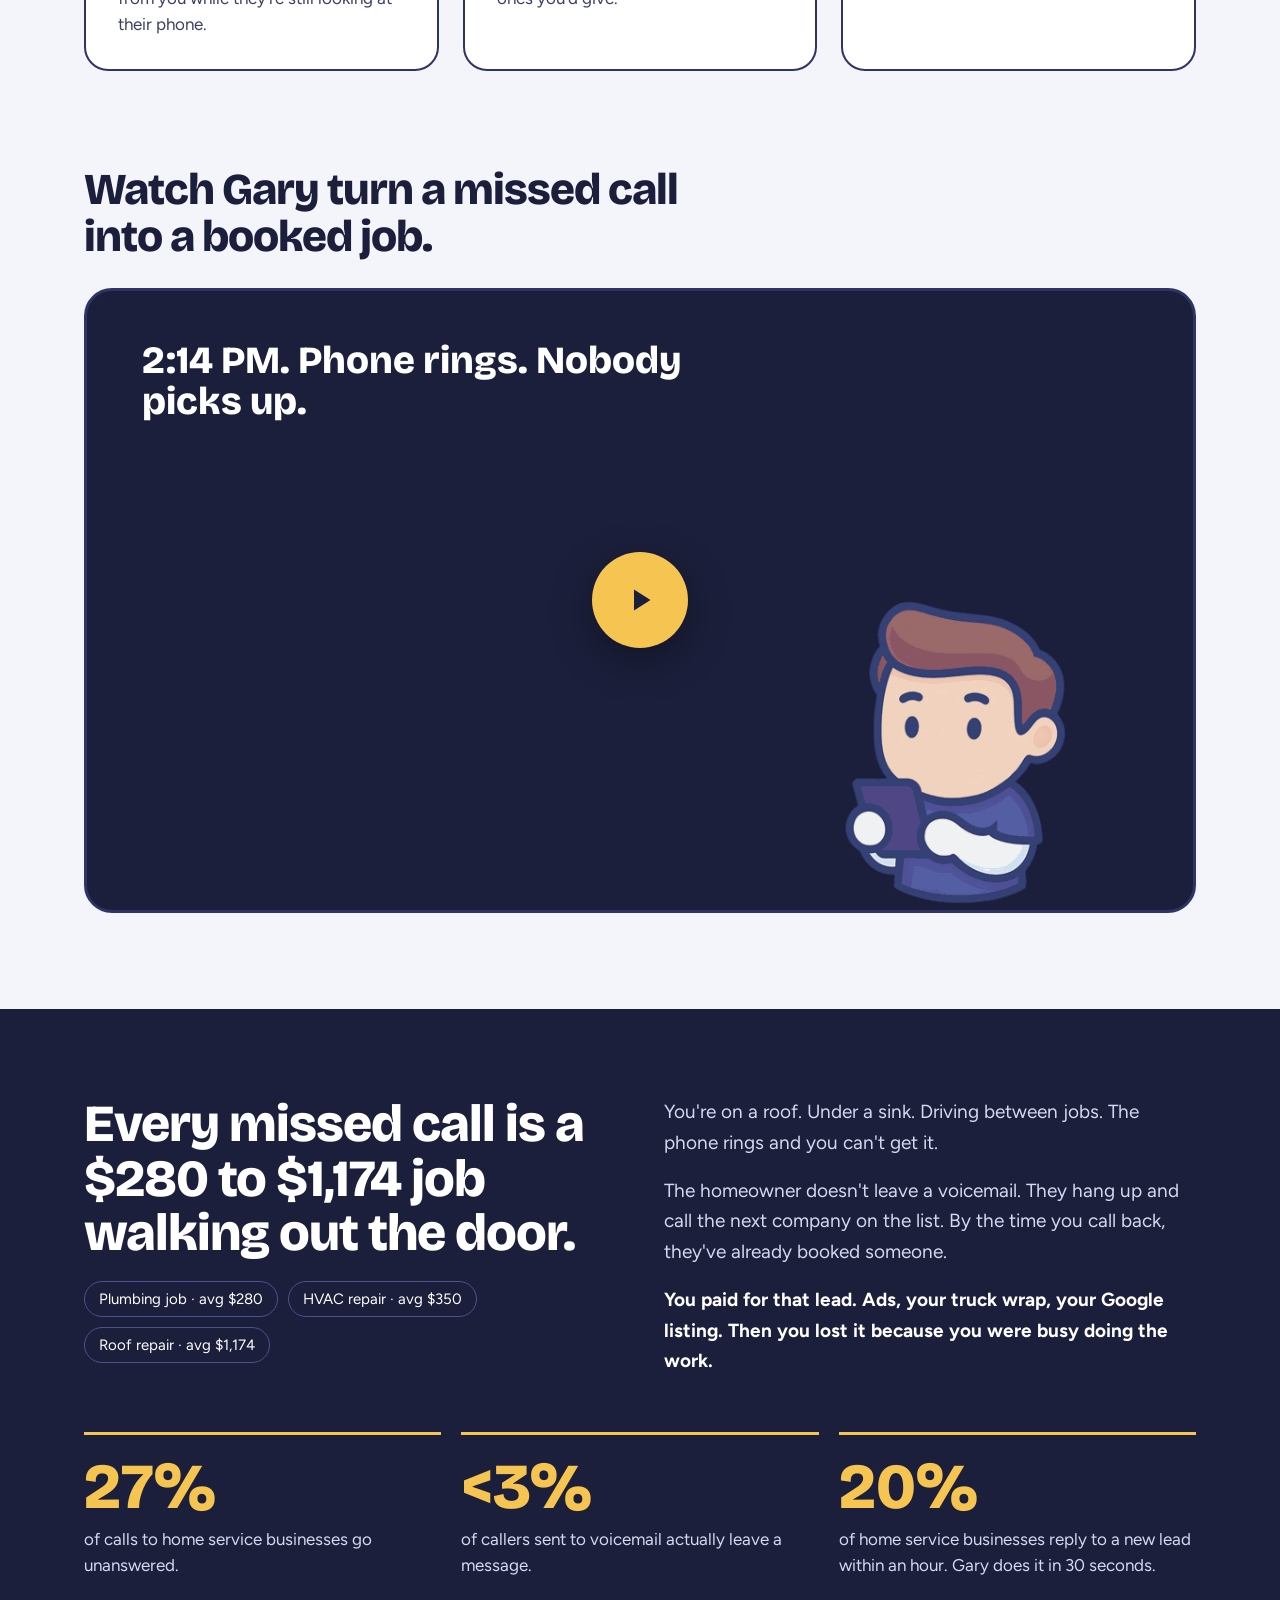
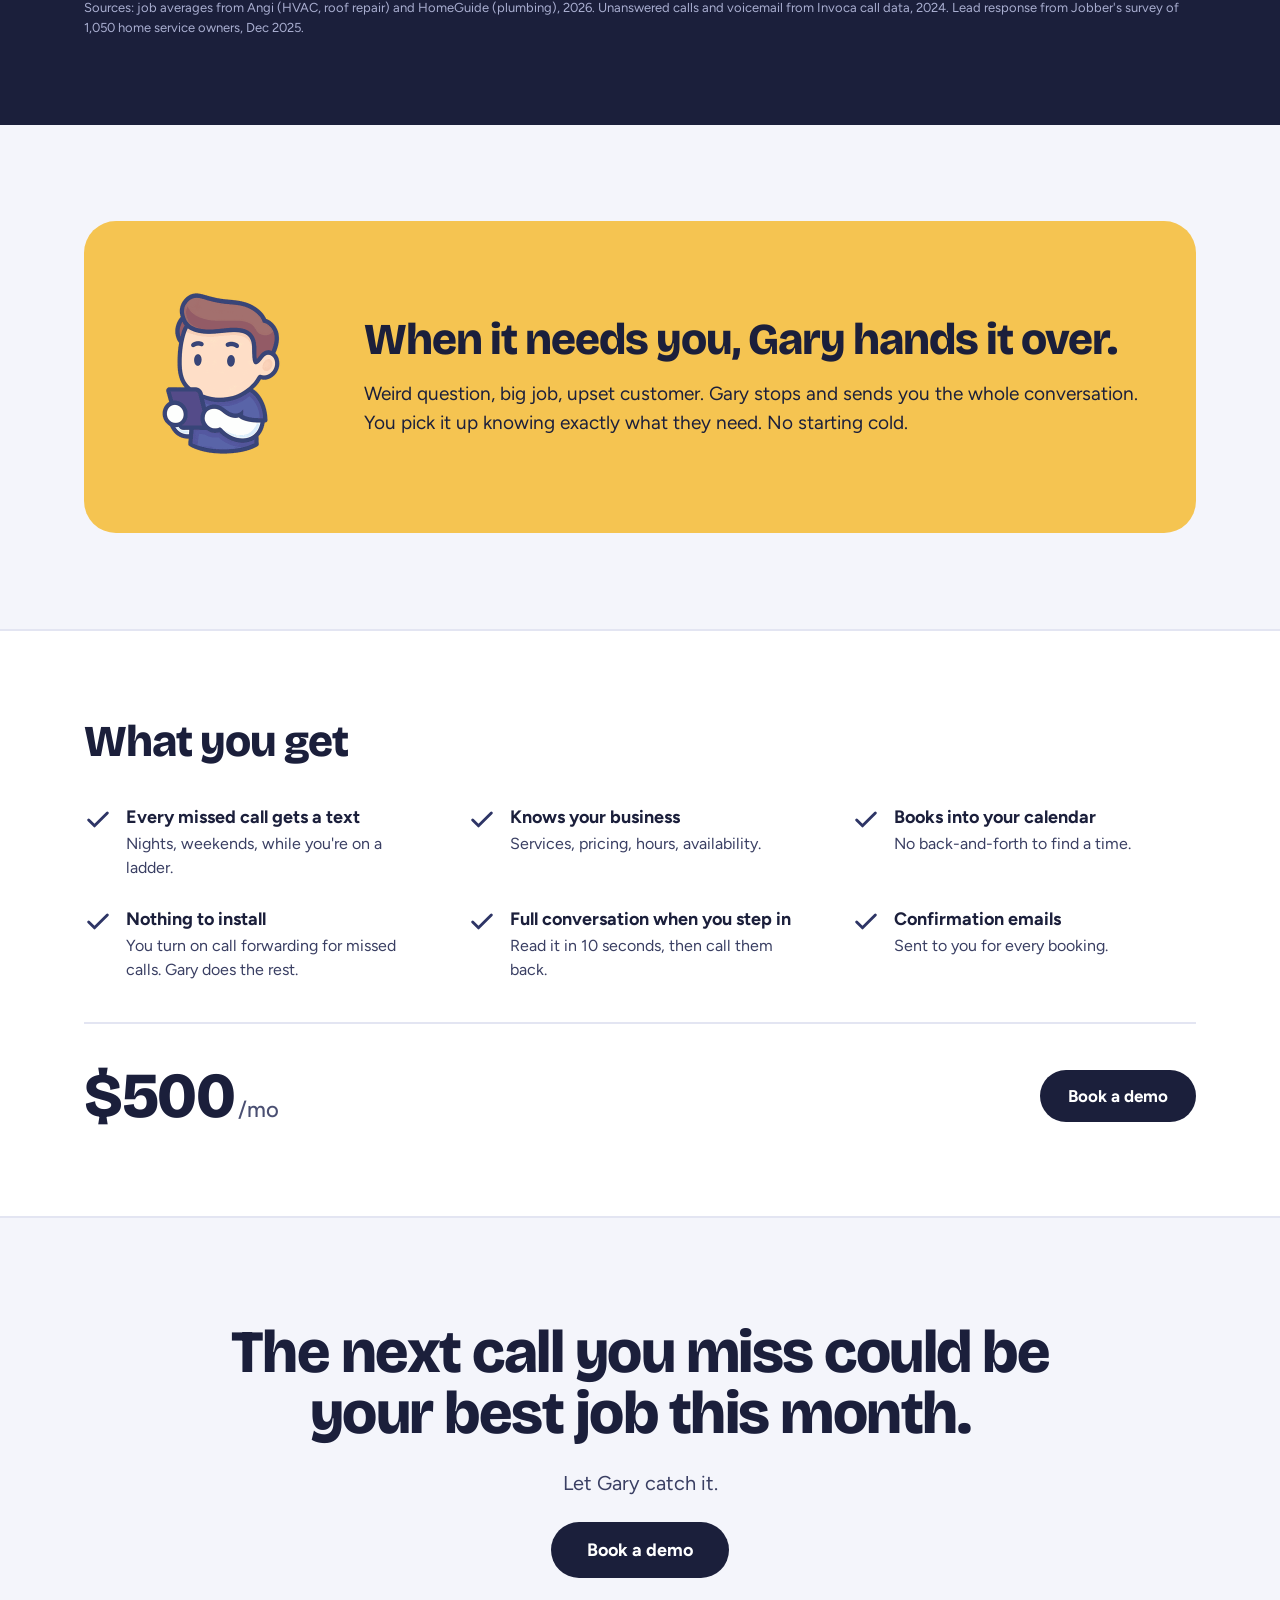
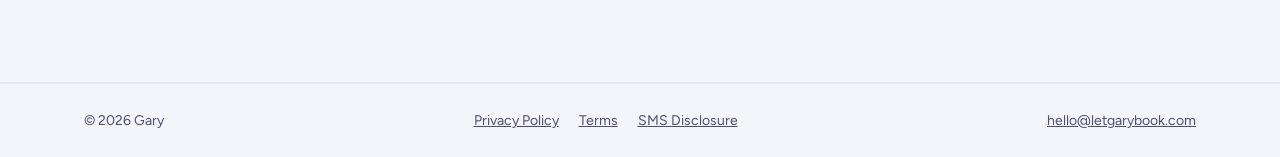
==== commit a72074b2: "Update demo video source: add video URL for enhanced user engagement" ====
--- a/index.html
+++ b/index.html
@@ -153,13 +153,12 @@
       PLACEHOLDER [DEMO VIDEO]: put a YouTube, Vimeo or .mp4 URL in data-video-src.
       The poster below stays until the visitor presses play; nothing loads before that.
     -->
-    <div class="video-frame" data-video-src="" data-video-title="Gary demo: a missed call turned into a booked job">
+    <div class="video-frame" data-video-src="https://res.cloudinary.com/corey-mccoy/video/upload/v1791258217/gary-demo/brag_szhmkl.mp4" data-video-title="Gary demo: a missed call turned into a booked job">
       <picture>
         <source type="image/webp" srcset="assets/gary-400.webp 400w, assets/gary-600.webp 600w" sizes="(min-width: 1160px) 380px, 34vw">
         <img class="video-poster-mascot" src="assets/gary-600.png" srcset="assets/gary-400.png 400w, assets/gary-600.png 600w" sizes="(min-width: 1160px) 380px, 34vw" alt="" width="600" height="600" loading="lazy" decoding="async">
       </picture>
       <div class="video-poster-caption">
-        <span class="pill">[DEMO VIDEO]</span>
         <span class="video-poster-title">2:14 PM. Phone rings. Nobody picks up.</span>
       </div>
       <button type="button" class="video-play" aria-label="Play demo video">
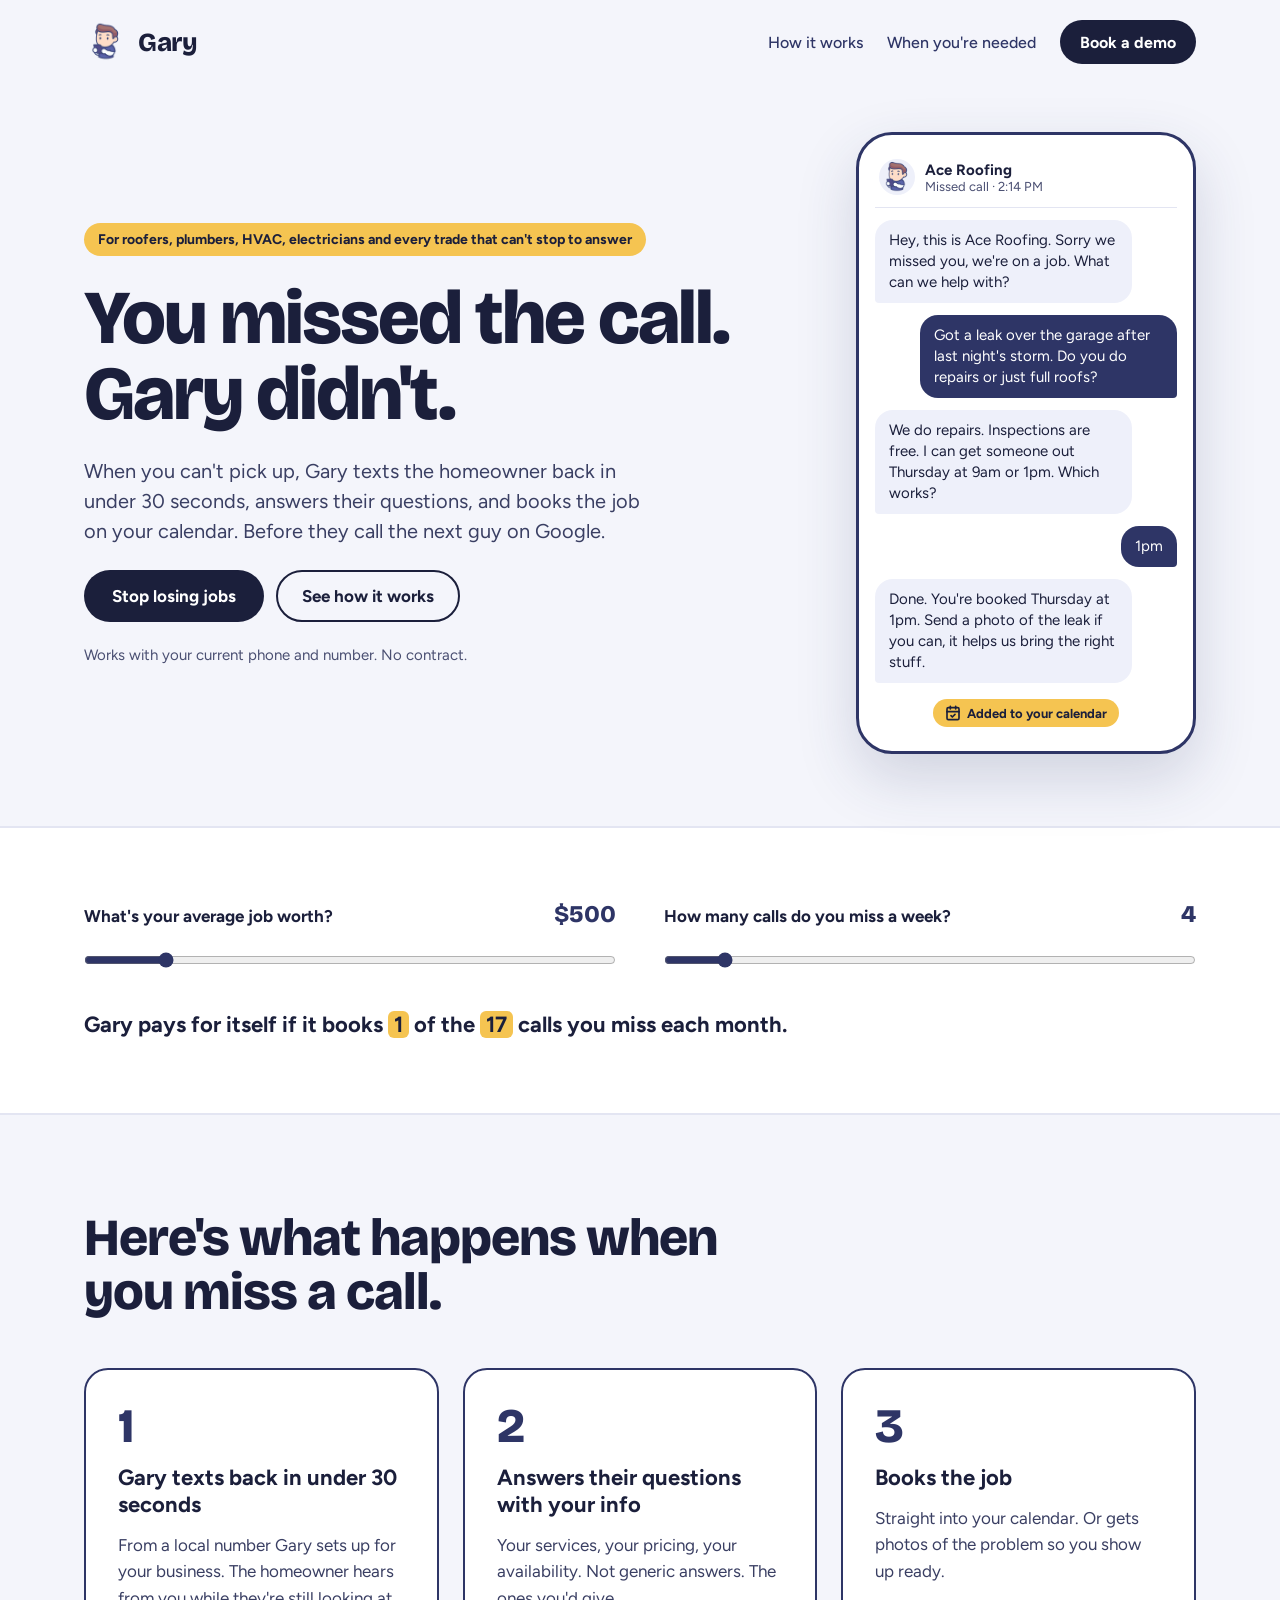
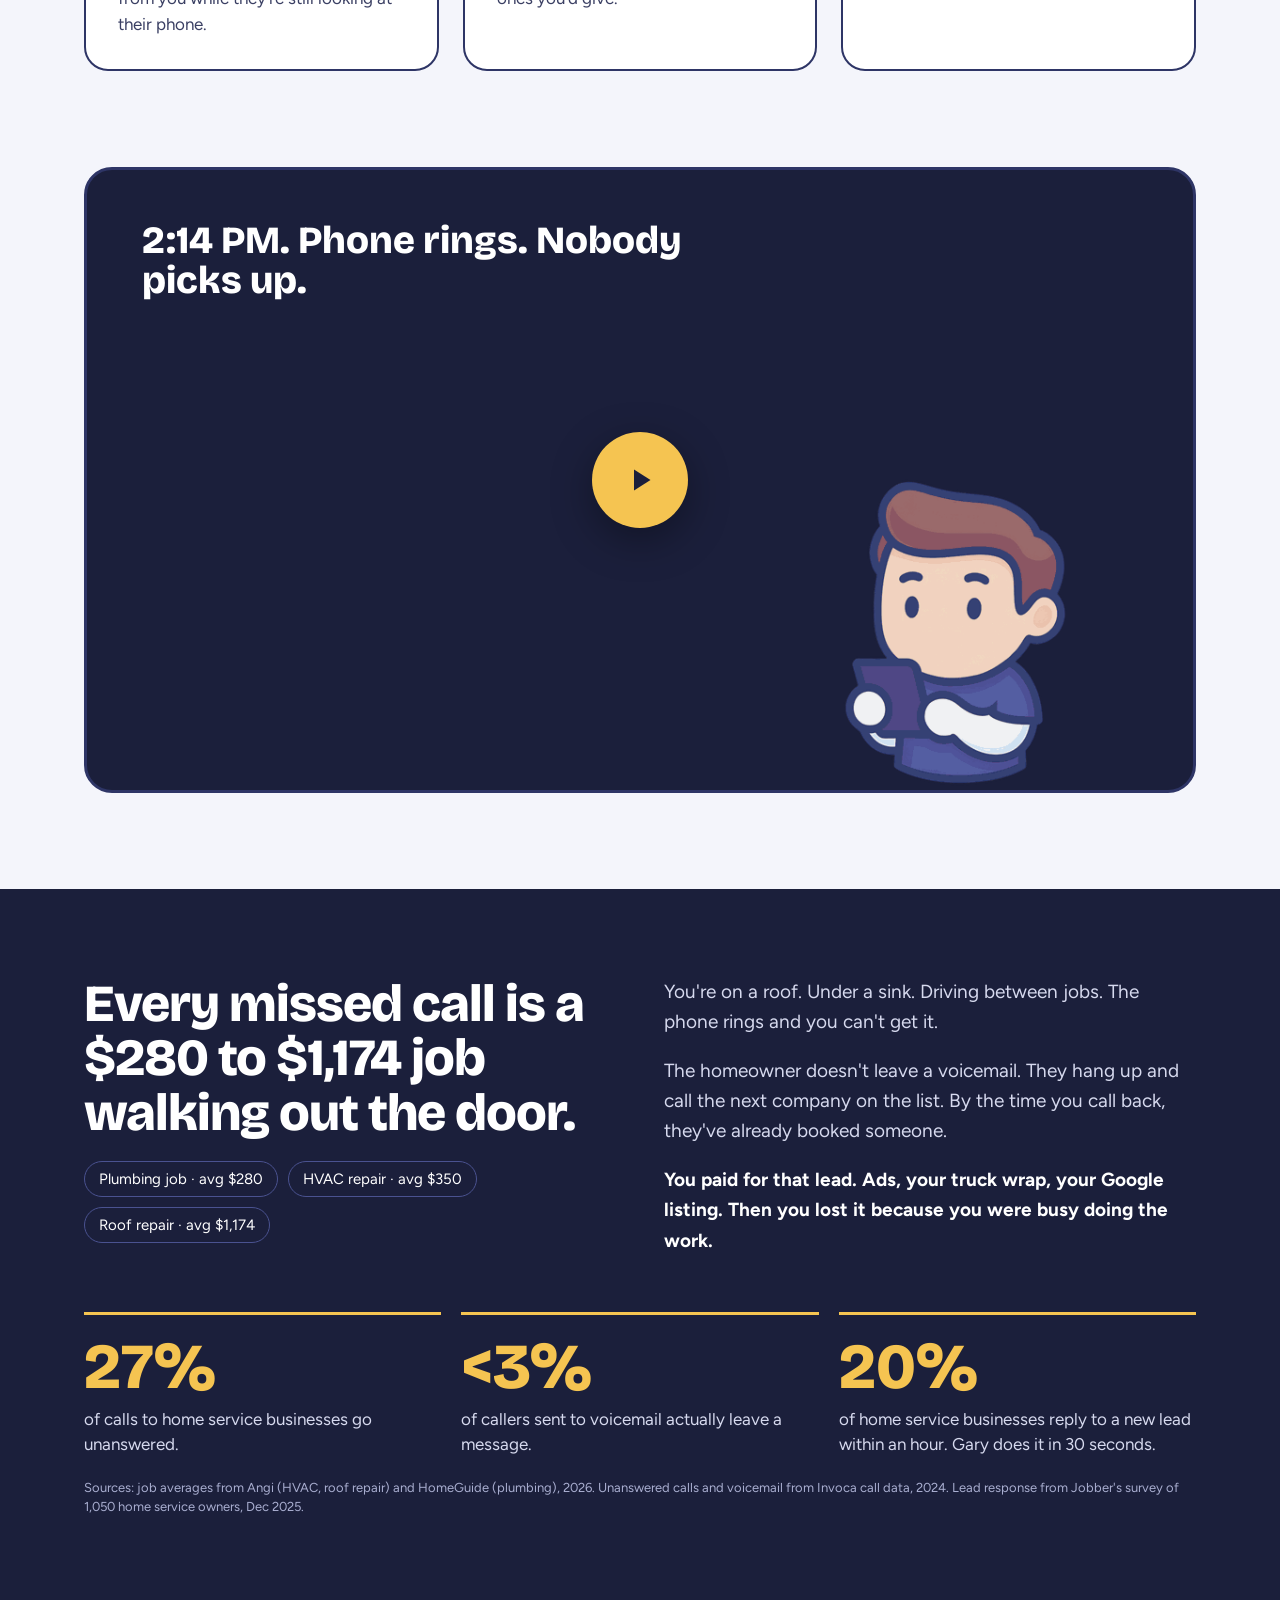
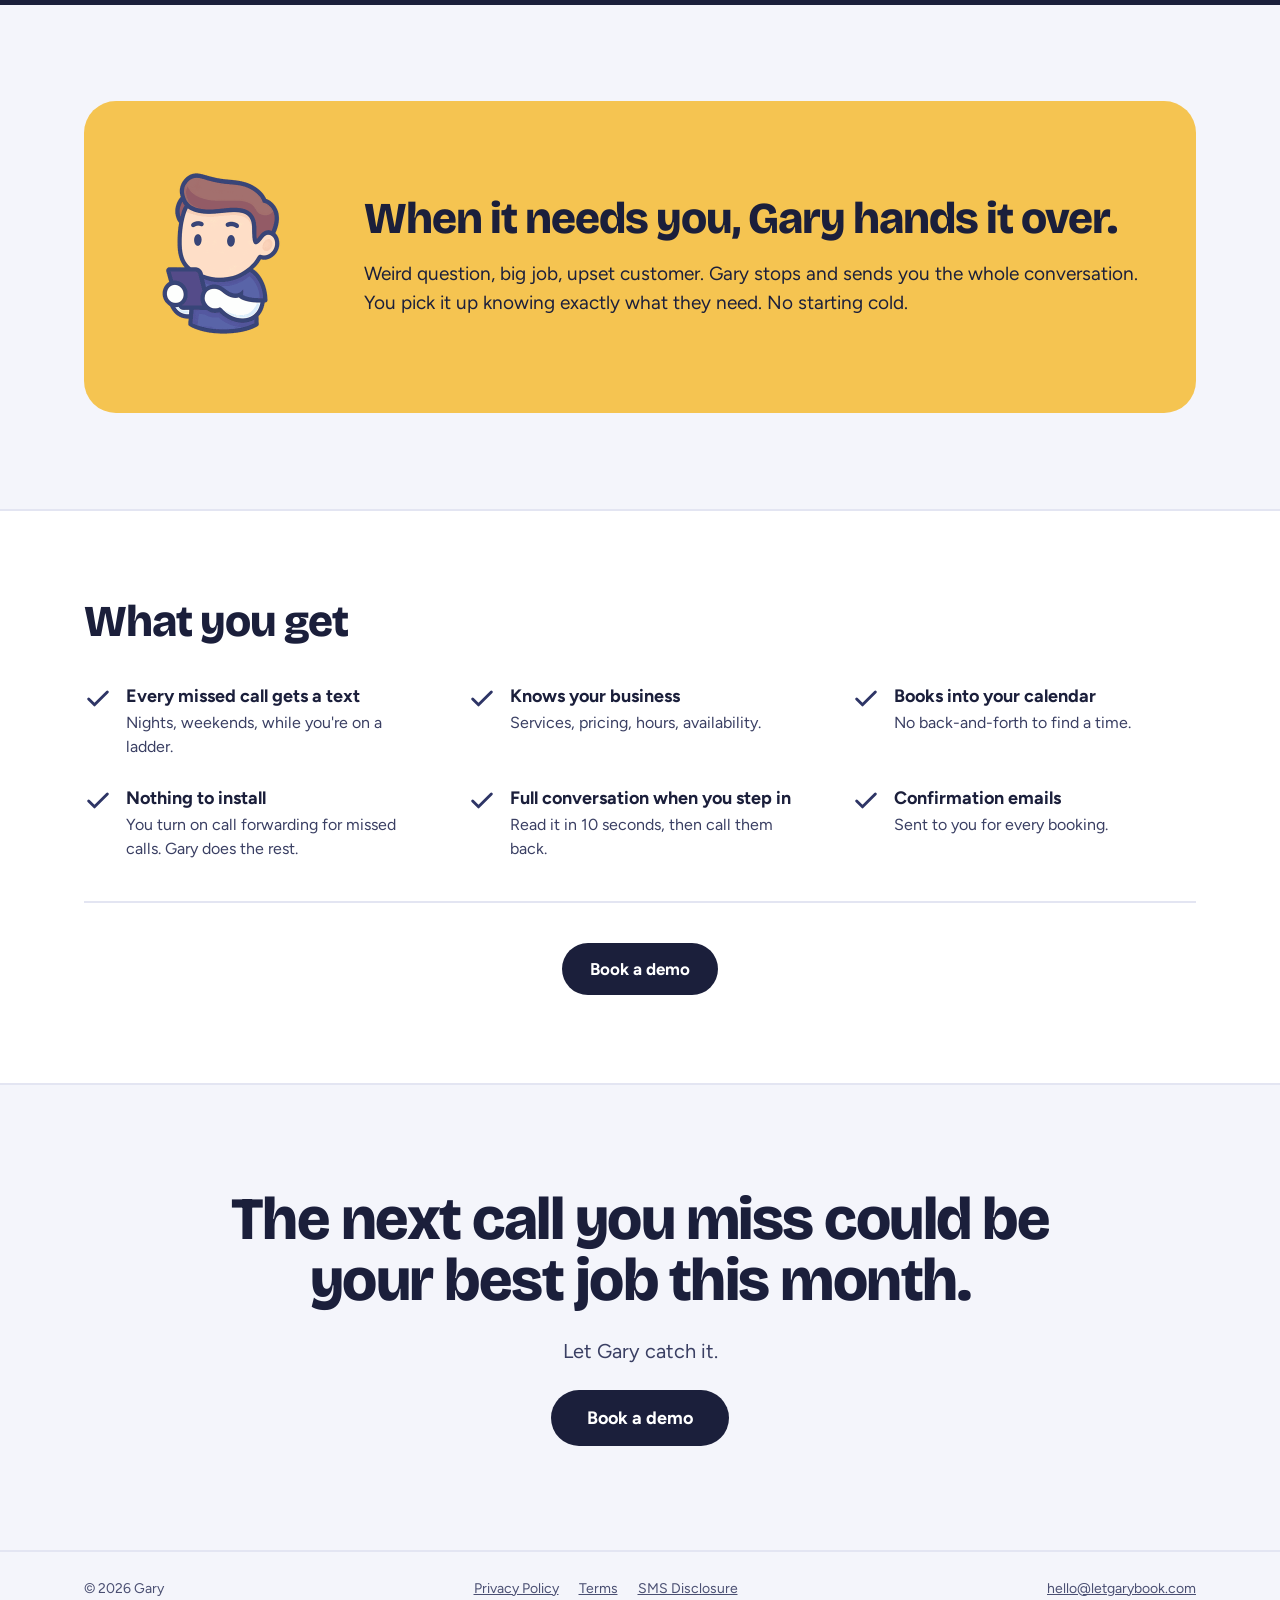
==== commit 8be5bca4: "Refactor demo section and update call to action: remove demo intro styles and adjust pricing section" ====
--- a/index.html
+++ b/index.html
@@ -50,9 +50,7 @@
   </div>
   <nav class="site-nav" aria-label="Main">
     <a href="#how">How it works</a>
-    <a href="#demo">Demo</a>
     <a href="#handoff">When you're needed</a>
-    <a href="#pricing">Pricing</a>
   </nav>
   <a class="button button--dark button--nav" href="https://cal.com/corey-mccoy/gary-demo">Book a demo</a>
 </header>
@@ -146,14 +144,8 @@
 
   <!-- DEMO VIDEO -->
   <section id="demo" class="container demo">
-    <div class="demo-intro">
-      <h2 class="display-heading section-heading section-heading--small">Watch Gary turn a missed call into a booked job.</h2>
-    </div>
-    <!--
-      PLACEHOLDER [DEMO VIDEO]: put a YouTube, Vimeo or .mp4 URL in data-video-src.
-      The poster below stays until the visitor presses play; nothing loads before that.
-    -->
-    <div class="video-frame" data-video-src="https://res.cloudinary.com/corey-mccoy/video/upload/v1791258217/gary-demo/brag_szhmkl.mp4" data-video-title="Gary demo: a missed call turned into a booked job">
+    <!-- The poster below stays until the visitor presses play; nothing loads before that. -->
+    <div class="video-frame" data-video-src="https://res.cloudinary.com/corey-mccoy/video/upload/v1791258217/gary-demo/brag_szhmkl.mp4" data-video-title="See how it works">
       <picture>
         <source type="image/webp" srcset="assets/gary-400.webp 400w, assets/gary-600.webp 600w" sizes="(min-width: 1160px) 380px, 34vw">
         <img class="video-poster-mascot" src="assets/gary-600.png" srcset="assets/gary-400.png 400w, assets/gary-600.png 600w" sizes="(min-width: 1160px) 380px, 34vw" alt="" width="600" height="600" loading="lazy" decoding="async">
@@ -161,7 +153,7 @@
       <div class="video-poster-caption">
         <span class="video-poster-title">2:14 PM. Phone rings. Nobody picks up.</span>
       </div>
-      <button type="button" class="video-play" aria-label="Play demo video">
+      <button type="button" class="video-play" aria-label="Play video: See how it works">
         <svg viewBox="0 0 24 24" fill="#1B1F3B" aria-hidden="true"><path d="M8 5v14l11-7z"></path></svg>
       </button>
     </div>
@@ -217,8 +209,8 @@
     </div>
   </section>
 
-  <!-- WHAT YOU GET + PRICING -->
-  <section id="pricing" class="features">
+  <!-- WHAT YOU GET -->
+  <section id="features" class="features">
     <div class="container features-inner">
       <h2 class="display-heading section-heading section-heading--small">What you get</h2>
       <ul class="feature-grid">
@@ -248,8 +240,7 @@
           <div class="feature-text"><span class="feature-title">Confirmation emails</span><span class="feature-detail">Sent to you for every booking.</span></div>
         </li>
       </ul>
-      <div class="price-row">
-        <p class="price-value">$500<span class="price-period">/mo</span></p>
+      <div class="features-action">
         <a class="button button--dark button--hero" href="https://cal.com/corey-mccoy/gary-demo">Book a demo</a>
       </div>
     </div>
--- a/styles.css
+++ b/styles.css
@@ -599,25 +599,6 @@
   padding-bottom: 96px;
 }
 
-.demo-intro {
-  display: flex;
-  flex-wrap: wrap;
-  gap: 16px 40px;
-  align-items: flex-end;
-  justify-content: space-between;
-}
-
-.demo-intro .section-heading {
-  max-width: 620px;
-}
-
-.demo-intro p {
-  max-width: 380px;
-  font-size: 17px;
-  line-height: 1.5;
-  color: var(--body-text);
-}
-
 .video-frame {
   position: relative;
   width: 100%;
@@ -840,34 +821,13 @@
   color: var(--body-text);
 }
 
-/* Price, at the end of "What you get" */
-
-.price-row {
-  display: flex;
-  flex-wrap: wrap;
-  gap: 20px 32px;
-  align-items: center;
-  justify-content: space-between;
+/* Call to action, at the end of "What you get" */
+
+.features-action {
+  display: flex;
+  justify-content: center;
   padding-top: 40px;
   border-top: 2px solid var(--line);
-}
-
-.price-value {
-  font-family: var(--font-display);
-  font-weight: 800;
-  font-size: clamp(44px, 5vw, 64px);
-  line-height: 1;
-  letter-spacing: -1.5px;
-  color: var(--ink);
-}
-
-.price-period {
-  margin-left: 4px;
-  font-family: var(--font-body);
-  font-weight: 500;
-  font-size: 22px;
-  letter-spacing: 0;
-  color: var(--muted);
 }
 
 /* Final call to action */
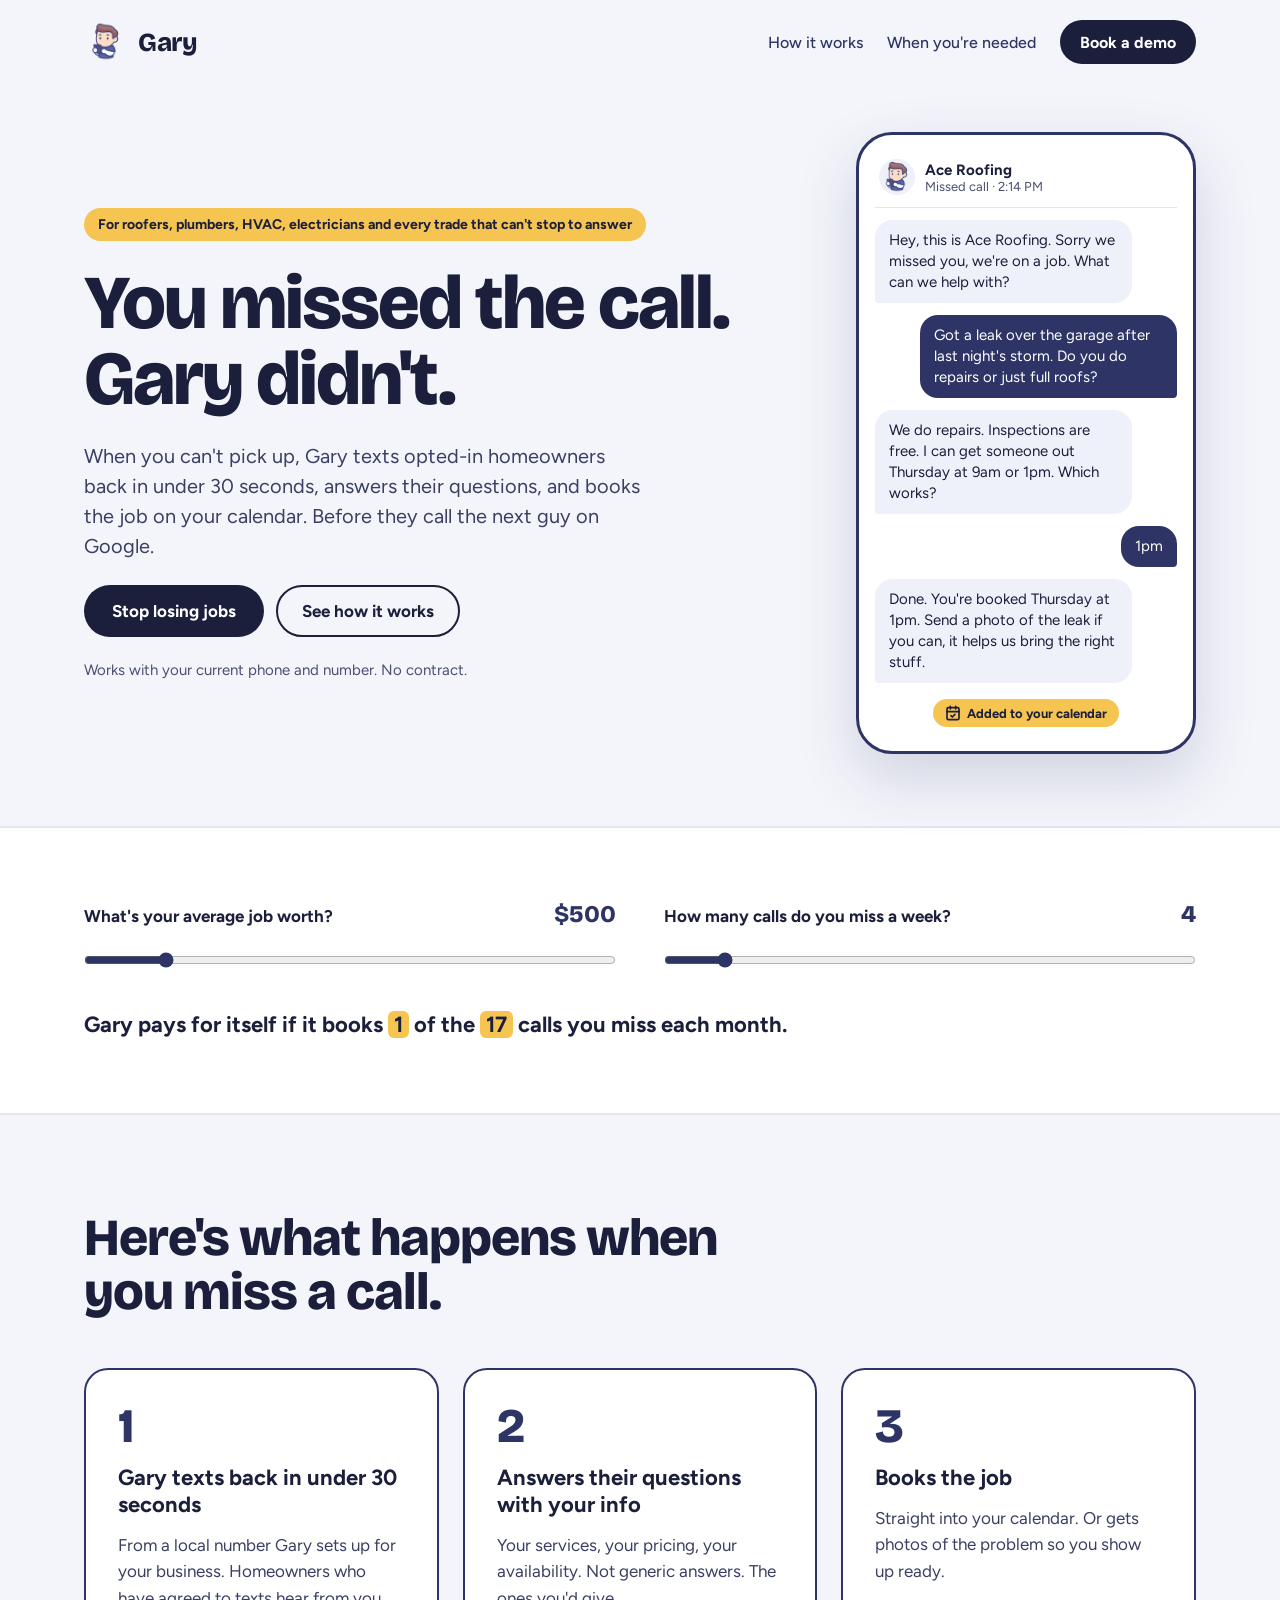
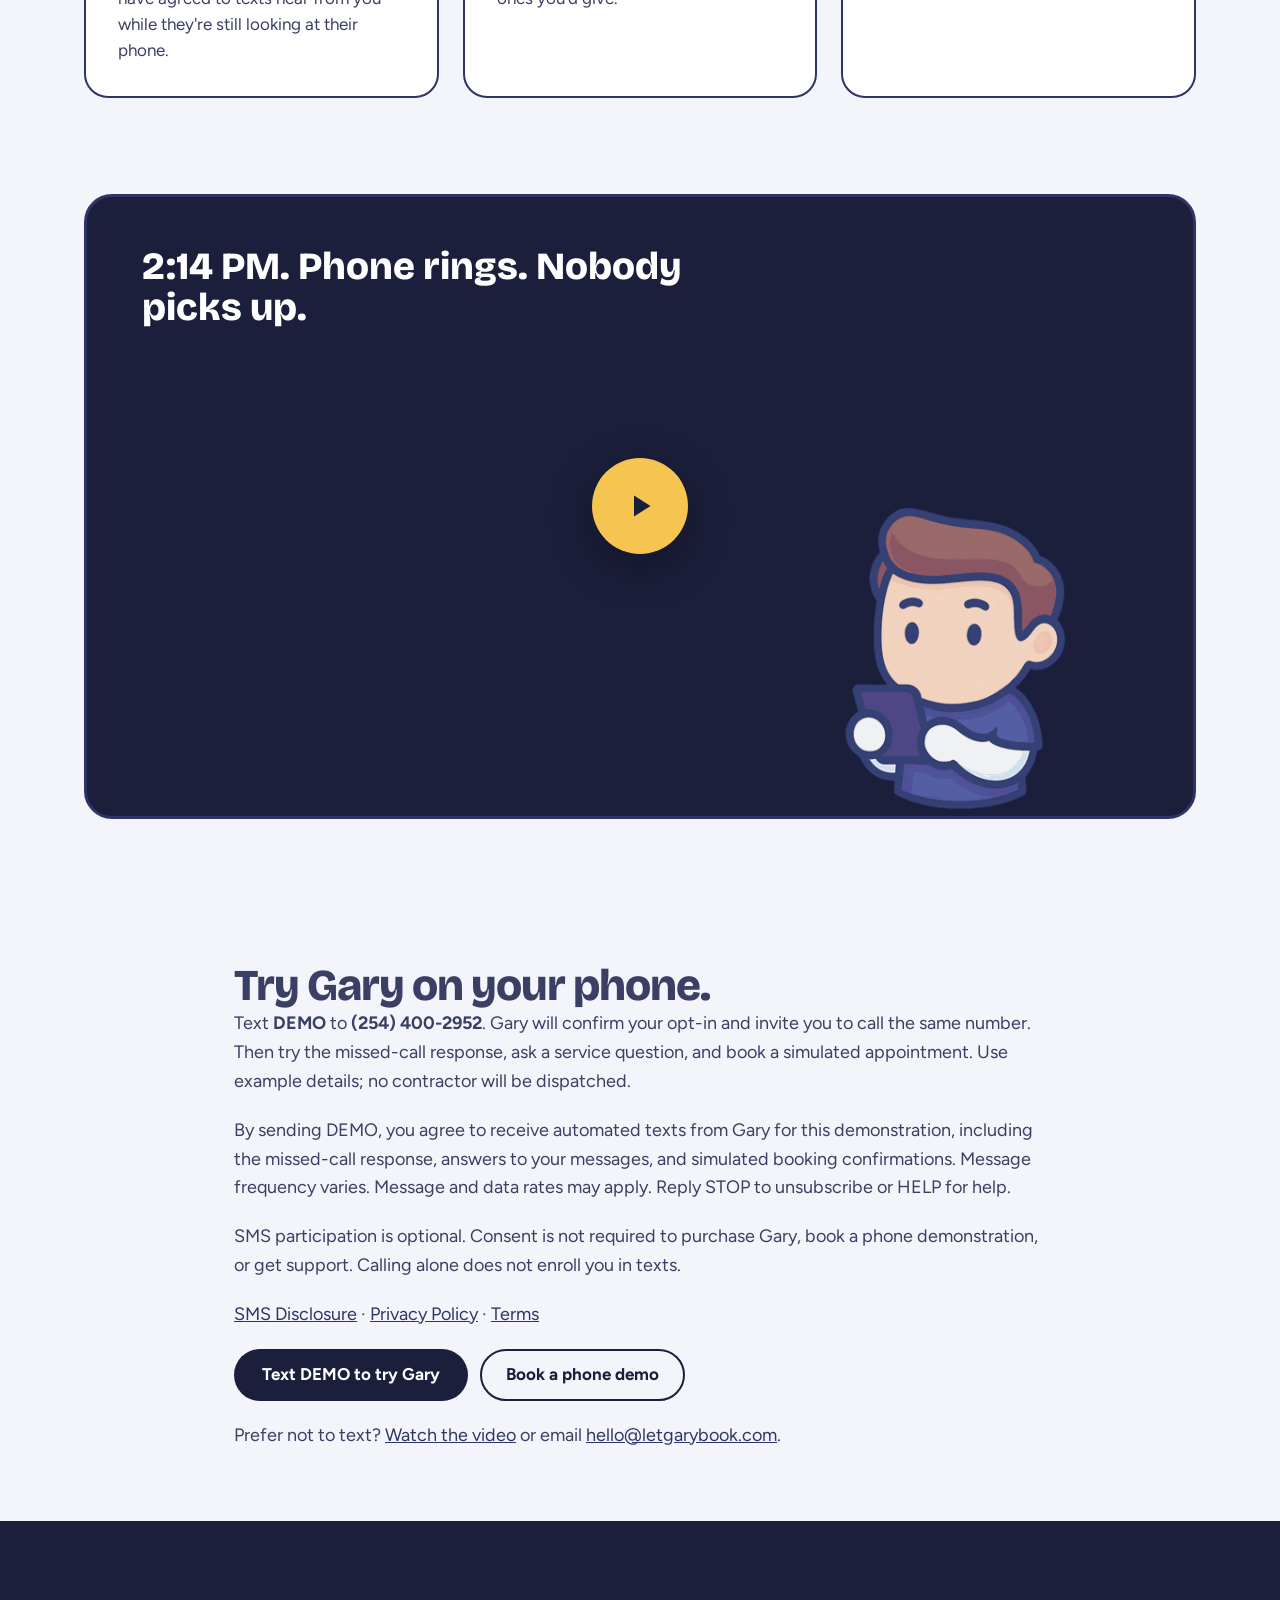
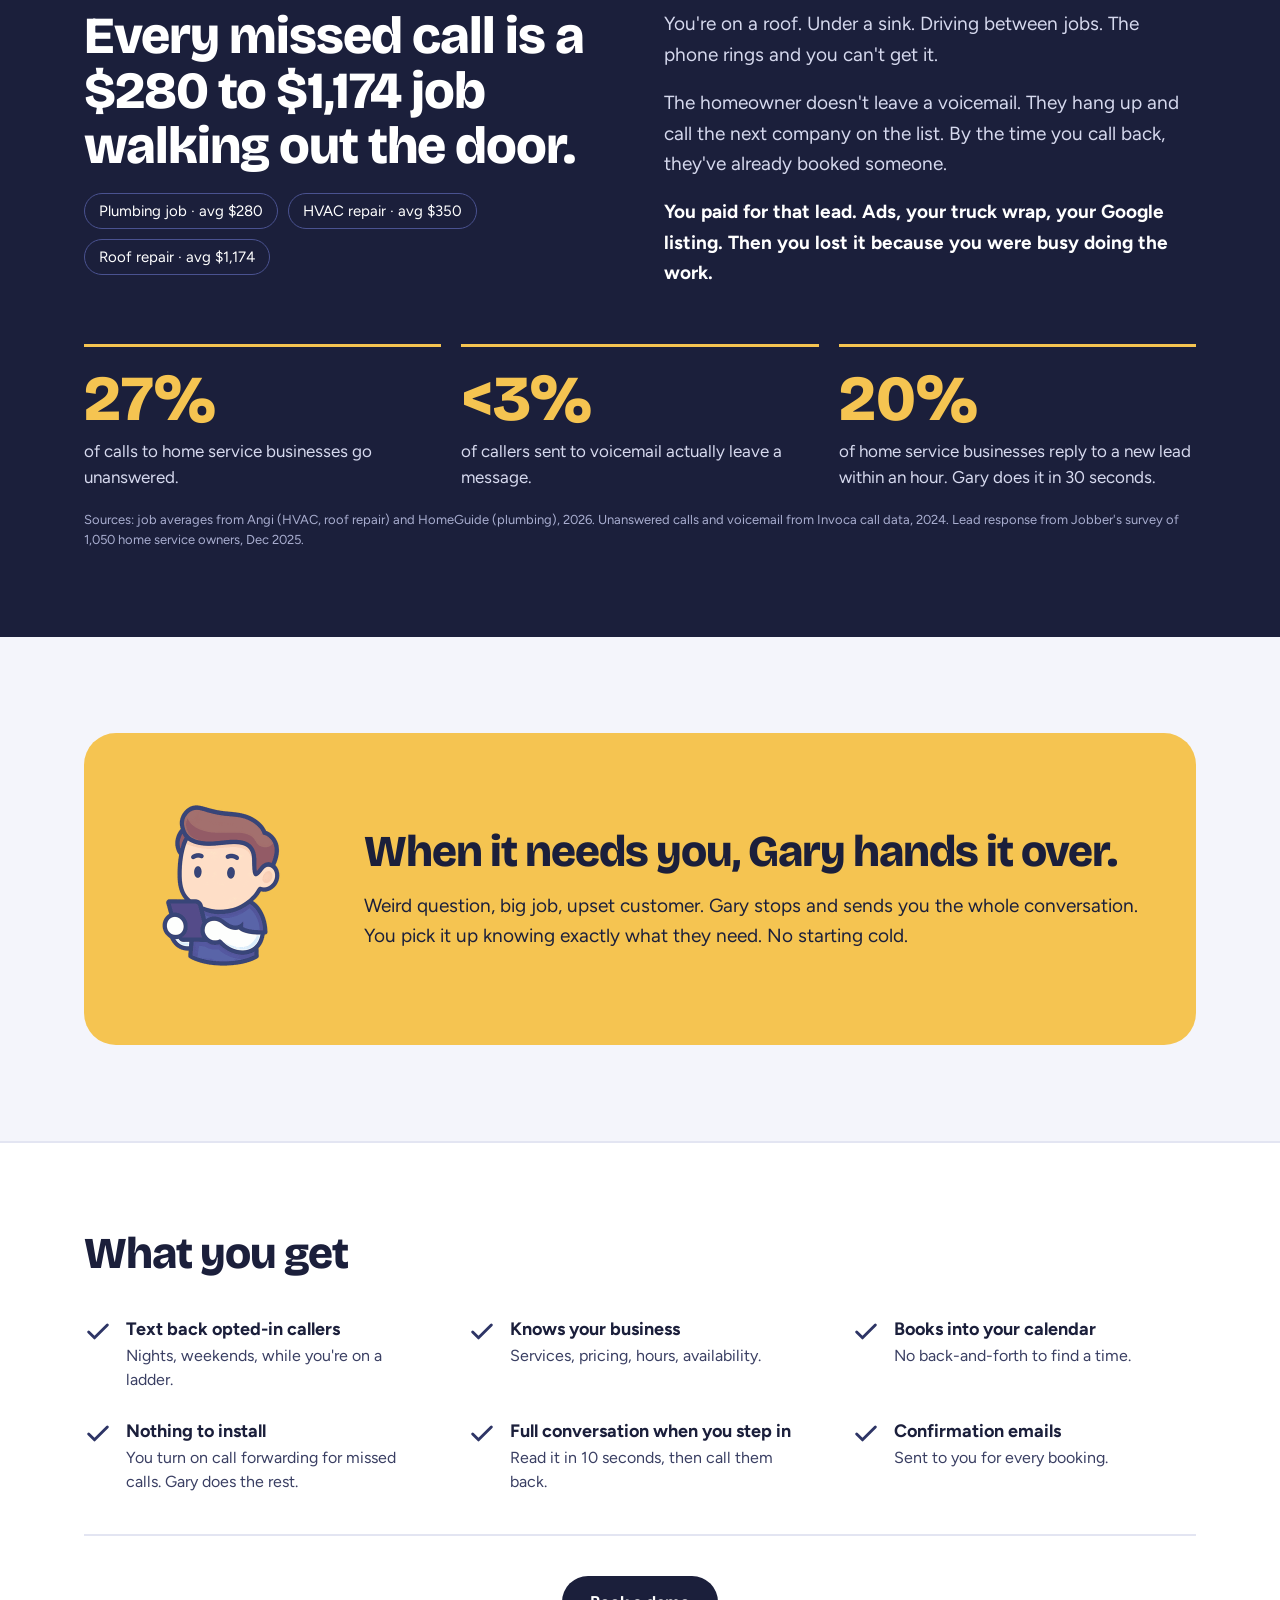
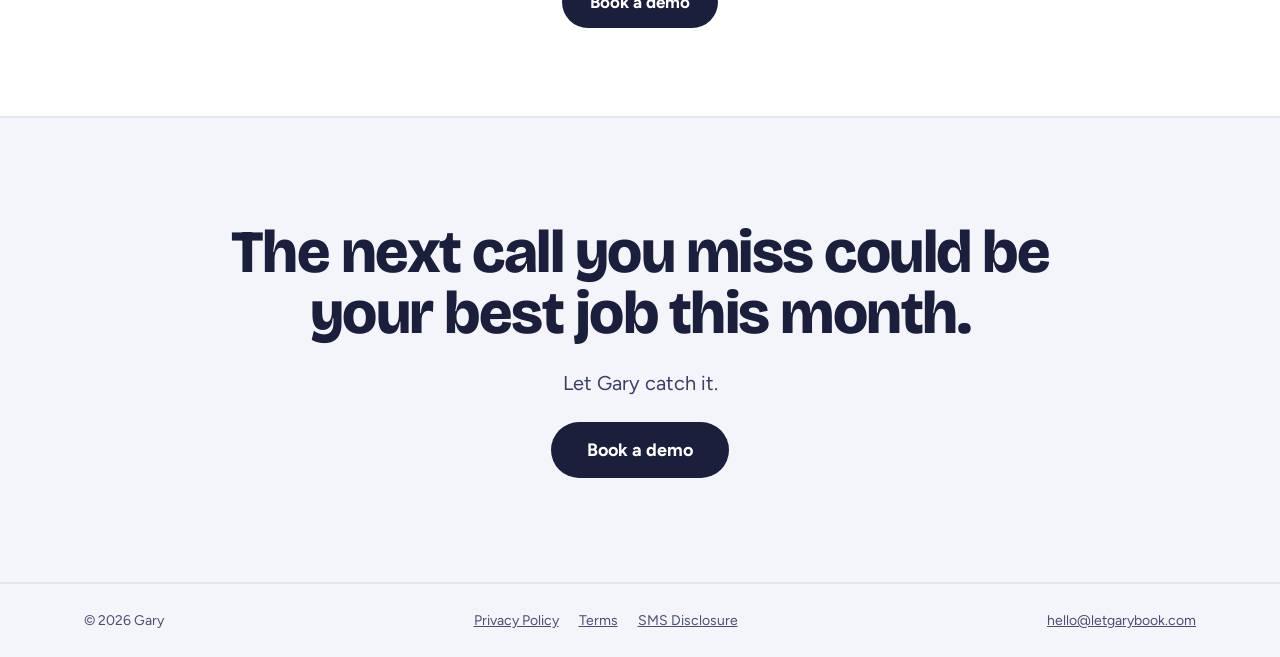
==== commit 3e0724f3: "Revise SMS demo details and messaging preferences in privacy policy, SMS disclosure, and terms of se" ====
--- a/index.html
+++ b/index.html
@@ -4,7 +4,7 @@
 <meta charset="utf-8">
 <meta name="viewport" content="width=device-width, initial-scale=1">
 <title>Gary – Turn missed calls into booked jobs</title>
-<meta name="description" content="Gary texts back every missed call in under 30 seconds, answers the homeowner's questions, and books the job on your calendar.">
+<meta name="description" content="Gary turns missed calls into text conversations with homeowners who have opted in, answers their questions, and books jobs on your calendar.">
 <meta name="theme-color" content="#F4F5FB">
 
 <link rel="canonical" href="https://letgarybook.com/">
@@ -13,7 +13,7 @@
 <meta property="og:site_name" content="Gary">
 <meta property="og:url" content="https://letgarybook.com/">
 <meta property="og:title" content="Gary – Turn missed calls into booked jobs">
-<meta property="og:description" content="Gary texts back every missed call in under 30 seconds, answers the homeowner's questions, and books the job on your calendar.">
+<meta property="og:description" content="Gary turns missed calls into text conversations with homeowners who have opted in, answers their questions, and books jobs on your calendar.">
 <meta property="og:image" content="https://letgarybook.com/assets/og-image.png">
 <meta property="og:image:width" content="1200">
 <meta property="og:image:height" content="630">
@@ -21,7 +21,7 @@
 
 <meta name="twitter:card" content="summary_large_image">
 <meta name="twitter:title" content="Gary – Turn missed calls into booked jobs">
-<meta name="twitter:description" content="Gary texts back every missed call in under 30 seconds, answers the homeowner's questions, and books the job on your calendar.">
+<meta name="twitter:description" content="Gary turns missed calls into text conversations with homeowners who have opted in, answers their questions, and books jobs on your calendar.">
 <meta name="twitter:image" content="https://letgarybook.com/assets/og-image.png">
 <meta name="twitter:image:alt" content="Gary, the cartoon mascot holding a phone, next to the headline: You missed the call. Gary didn't.">
 
@@ -62,7 +62,7 @@
     <div class="hero-copy">
       <p class="pill">For roofers, plumbers, HVAC, electricians and every trade that can't stop to answer</p>
       <h1 class="hero-title">You missed the call. Gary didn't.</h1>
-      <p class="hero-lede">When you can't pick up, Gary texts the homeowner back in under 30 seconds, answers their questions, and books the job on your calendar. Before they call the next guy on Google.</p>
+      <p class="hero-lede">When you can't pick up, Gary texts opted-in homeowners back in under 30 seconds, answers their questions, and books the job on your calendar. Before they call the next guy on Google.</p>
       <div class="hero-actions">
         <a class="button button--dark button--hero" href="#start">Stop losing jobs</a>
         <a class="button button--outline button--hero" href="#how">See how it works</a>
@@ -127,7 +127,7 @@
       <li class="step">
         <span class="step-number" aria-hidden="true">1</span>
         <h3 class="step-title">Gary texts back in under 30 seconds</h3>
-        <p class="step-text">From a local number Gary sets up for your business. The homeowner hears from you while they're still looking at their phone.</p>
+        <p class="step-text">From a local number Gary sets up for your business. Homeowners who have agreed to texts hear from you while they're still looking at their phone.</p>
       </li>
       <li class="step">
         <span class="step-number" aria-hidden="true">2</span>
@@ -145,7 +145,7 @@
   <!-- DEMO VIDEO -->
   <section id="demo" class="container demo">
     <!-- The poster below stays until the visitor presses play; nothing loads before that. -->
-    <div class="video-frame" data-video-src="https://res.cloudinary.com/corey-mccoy/video/upload/v1791258217/gary-demo/brag_szhmkl.mp4" data-video-title="See how it works">
+    <div class="video-frame" data-video-src="https://res.cloudinary.com/corey-mccoy/video/upload/v1791498775/gary-demo/brag_pepy0w.mp4" data-video-title="See how it works">
       <picture>
         <source type="image/webp" srcset="assets/gary-400.webp 400w, assets/gary-600.webp 600w" sizes="(min-width: 1160px) 380px, 34vw">
         <img class="video-poster-mascot" src="assets/gary-600.png" srcset="assets/gary-400.png 400w, assets/gary-600.png 600w" sizes="(min-width: 1160px) 380px, 34vw" alt="" width="600" height="600" loading="lazy" decoding="async">
@@ -157,6 +157,20 @@
         <svg viewBox="0 0 24 24" fill="#1B1F3B" aria-hidden="true"><path d="M8 5v14l11-7z"></path></svg>
       </button>
     </div>
+  </section>
+
+  <!-- OPTIONAL SMS DEMO -->
+  <section id="sms-demo" class="container sms-demo" aria-labelledby="sms-demo-title">
+    <h2 id="sms-demo-title" class="display-heading section-heading section-heading--small">Try Gary on your phone.</h2>
+    <p>Text <strong>DEMO</strong> to <strong>(254) 400-2952</strong>. Gary will confirm your opt-in and invite you to call the same number. Then try the missed-call response, ask a service question, and book a simulated appointment. Use example details; no contractor will be dispatched.</p>
+    <p>By sending DEMO, you agree to receive automated texts from Gary for this demonstration, including the missed-call response, answers to your messages, and simulated booking confirmations. Message frequency varies. Message and data rates may apply. Reply STOP to unsubscribe or HELP for help.</p>
+    <p>SMS participation is optional. Consent is not required to purchase Gary, book a phone demonstration, or get support. Calling alone does not enroll you in texts.</p>
+    <p><a href="sms-disclosure/">SMS Disclosure</a> · <a href="privacy-policy/">Privacy Policy</a> · <a href="terms-and-conditions/">Terms</a></p>
+    <div class="hero-actions">
+      <a class="button button--dark button--hero" href="sms:+12544002952?body=DEMO">Text DEMO to try Gary</a>
+      <a class="button button--outline button--hero" href="https://cal.com/corey-mccoy/gary-demo">Book a phone demo</a>
+    </div>
+    <p>Prefer not to text? <a href="#demo">Watch the video</a> or email <a href="mailto:hello@letgarybook.com">hello@letgarybook.com</a>.</p>
   </section>
 
   <!-- PROBLEM -->
@@ -216,7 +230,7 @@
       <ul class="feature-grid">
         <li class="feature">
           <svg width="28" height="28" viewBox="0 0 24 24" fill="none" stroke="#2E3566" stroke-width="2.5" stroke-linecap="round" stroke-linejoin="round" aria-hidden="true"><path d="M20 6 9 17l-5-5"></path></svg>
-          <div class="feature-text"><span class="feature-title">Every missed call gets a text</span><span class="feature-detail">Nights, weekends, while you're on a ladder.</span></div>
+          <div class="feature-text"><span class="feature-title">Text back opted-in callers</span><span class="feature-detail">Nights, weekends, while you're on a ladder.</span></div>
         </li>
         <li class="feature">
           <svg width="28" height="28" viewBox="0 0 24 24" fill="none" stroke="#2E3566" stroke-width="2.5" stroke-linecap="round" stroke-linejoin="round" aria-hidden="true"><path d="M20 6 9 17l-5-5"></path></svg>
--- a/styles.css
+++ b/styles.css
@@ -947,3 +947,24 @@
 .legal a {
   overflow-wrap: anywhere;
 }
+
+/* Optional text demo and non-SMS alternatives */
+.sms-demo {
+  max-width: 860px;
+  padding-top: 48px;
+  padding-bottom: 72px;
+  color: var(--body-text);
+  font-size: 18px;
+  line-height: 1.6;
+}
+.sms-demo p + p,
+.sms-demo .hero-actions,
+.sms-demo .hero-actions + p {
+  margin-top: 20px;
+}
+.sms-demo a {
+  overflow-wrap: anywhere;
+}
+.sms-demo .hero-actions {
+  flex-wrap: wrap;
+}
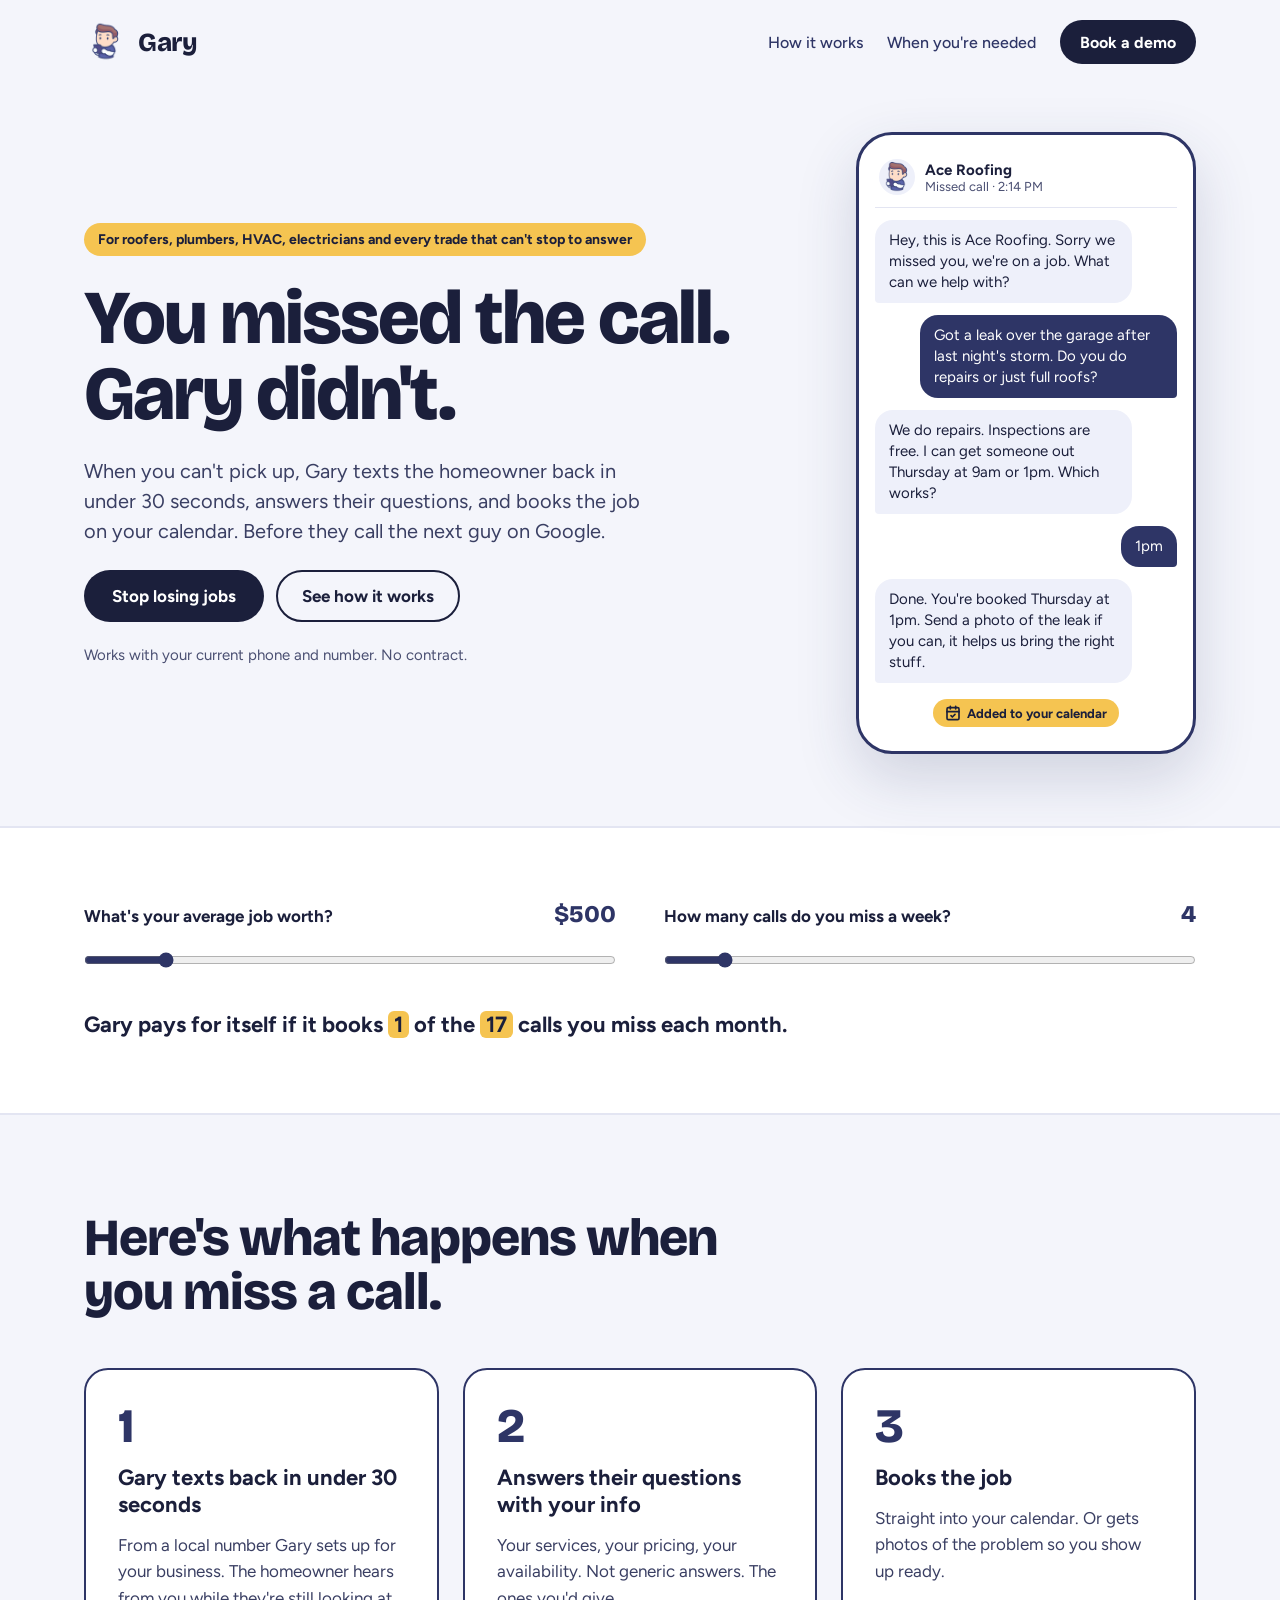
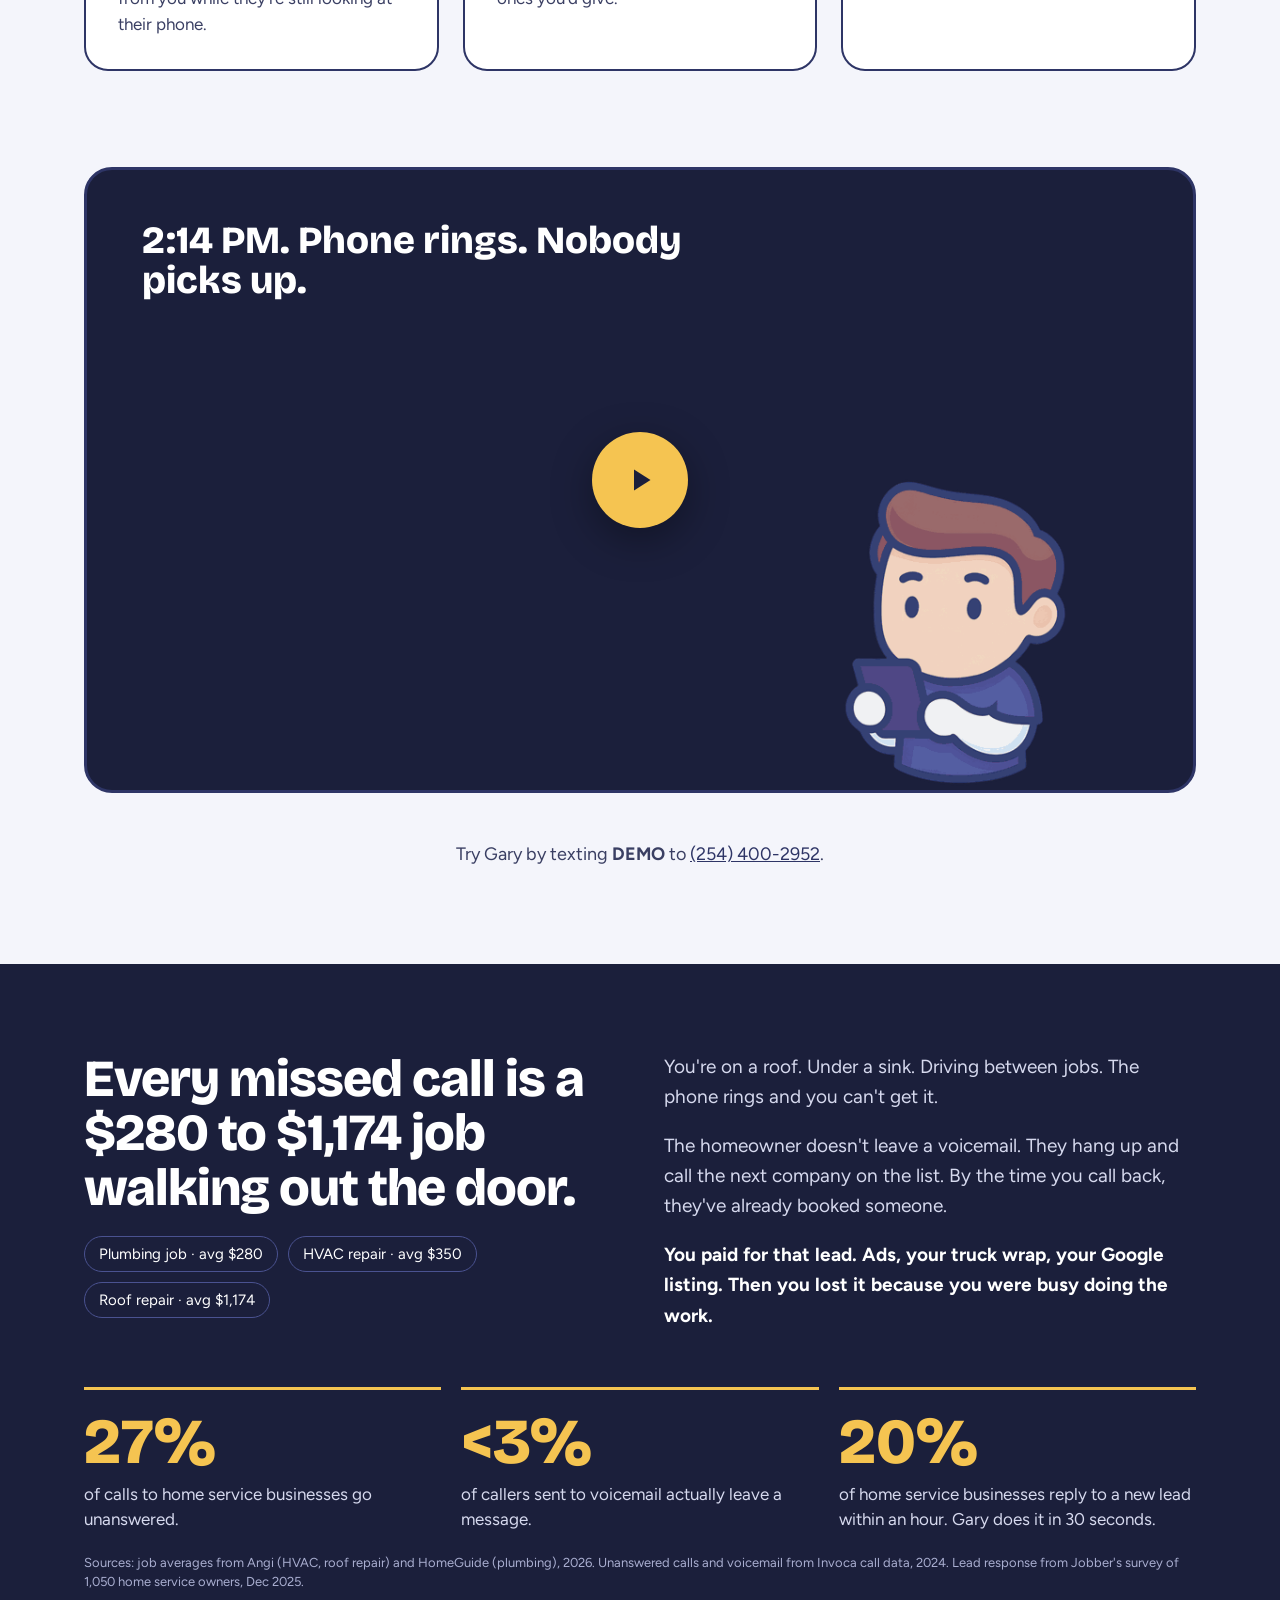
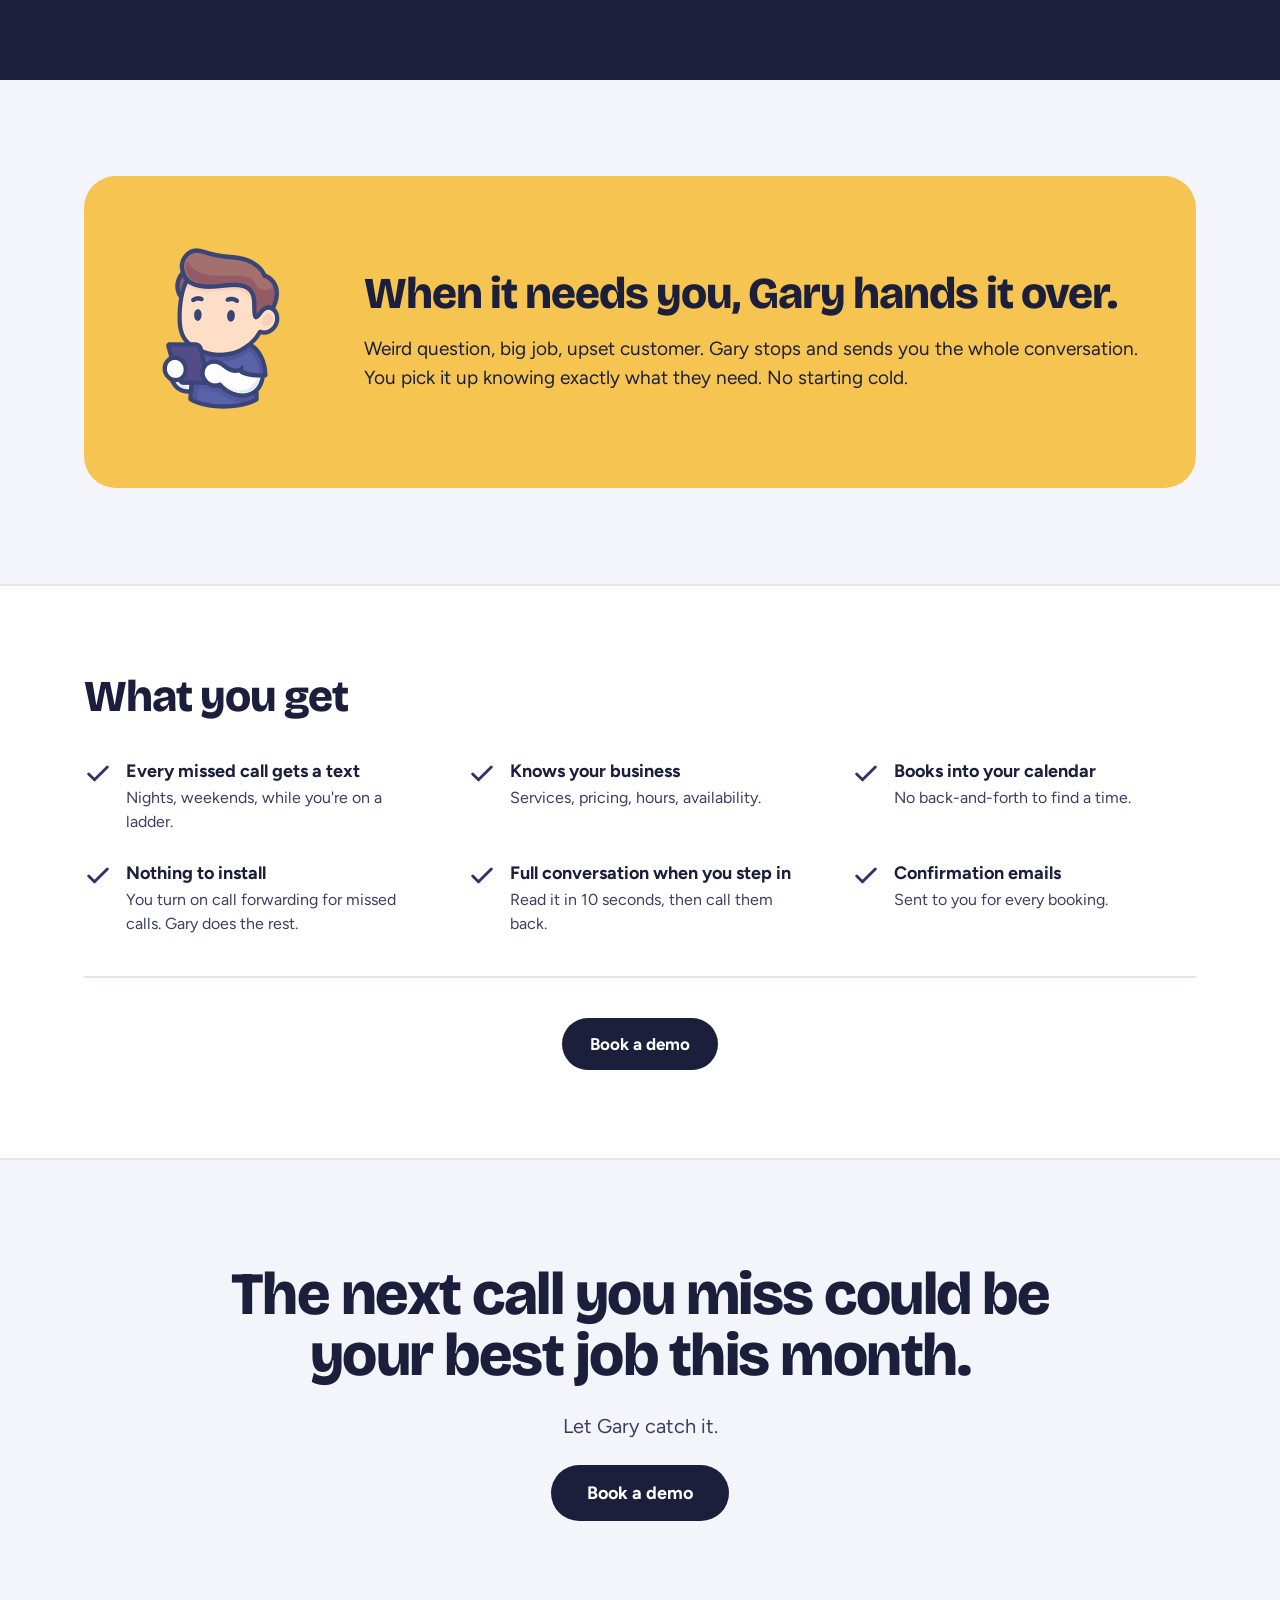
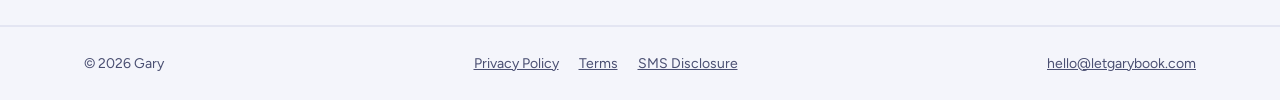
==== commit f17deb93: "Update meta descriptions for clarity and consistency across the site" ====
--- a/index.html
+++ b/index.html
@@ -4,7 +4,7 @@
 <meta charset="utf-8">
 <meta name="viewport" content="width=device-width, initial-scale=1">
 <title>Gary – Turn missed calls into booked jobs</title>
-<meta name="description" content="Gary turns missed calls into text conversations with homeowners who have opted in, answers their questions, and books jobs on your calendar.">
+<meta name="description" content="Gary texts back every missed call in under 30 seconds, answers the homeowner's questions, and books the job on your calendar.">
 <meta name="theme-color" content="#F4F5FB">
 
 <link rel="canonical" href="https://letgarybook.com/">
@@ -13,7 +13,7 @@
 <meta property="og:site_name" content="Gary">
 <meta property="og:url" content="https://letgarybook.com/">
 <meta property="og:title" content="Gary – Turn missed calls into booked jobs">
-<meta property="og:description" content="Gary turns missed calls into text conversations with homeowners who have opted in, answers their questions, and books jobs on your calendar.">
+<meta property="og:description" content="Gary texts back every missed call in under 30 seconds, answers the homeowner's questions, and books the job on your calendar.">
 <meta property="og:image" content="https://letgarybook.com/assets/og-image.png">
 <meta property="og:image:width" content="1200">
 <meta property="og:image:height" content="630">
@@ -21,7 +21,7 @@
 
 <meta name="twitter:card" content="summary_large_image">
 <meta name="twitter:title" content="Gary – Turn missed calls into booked jobs">
-<meta name="twitter:description" content="Gary turns missed calls into text conversations with homeowners who have opted in, answers their questions, and books jobs on your calendar.">
+<meta name="twitter:description" content="Gary texts back every missed call in under 30 seconds, answers the homeowner's questions, and books the job on your calendar.">
 <meta name="twitter:image" content="https://letgarybook.com/assets/og-image.png">
 <meta name="twitter:image:alt" content="Gary, the cartoon mascot holding a phone, next to the headline: You missed the call. Gary didn't.">
 
@@ -62,7 +62,7 @@
     <div class="hero-copy">
       <p class="pill">For roofers, plumbers, HVAC, electricians and every trade that can't stop to answer</p>
       <h1 class="hero-title">You missed the call. Gary didn't.</h1>
-      <p class="hero-lede">When you can't pick up, Gary texts opted-in homeowners back in under 30 seconds, answers their questions, and books the job on your calendar. Before they call the next guy on Google.</p>
+      <p class="hero-lede">When you can't pick up, Gary texts the homeowner back in under 30 seconds, answers their questions, and books the job on your calendar. Before they call the next guy on Google.</p>
       <div class="hero-actions">
         <a class="button button--dark button--hero" href="#start">Stop losing jobs</a>
         <a class="button button--outline button--hero" href="#how">See how it works</a>
@@ -127,7 +127,7 @@
       <li class="step">
         <span class="step-number" aria-hidden="true">1</span>
         <h3 class="step-title">Gary texts back in under 30 seconds</h3>
-        <p class="step-text">From a local number Gary sets up for your business. Homeowners who have agreed to texts hear from you while they're still looking at their phone.</p>
+        <p class="step-text">From a local number Gary sets up for your business. The homeowner hears from you while they're still looking at their phone.</p>
       </li>
       <li class="step">
         <span class="step-number" aria-hidden="true">2</span>
@@ -157,20 +157,7 @@
         <svg viewBox="0 0 24 24" fill="#1B1F3B" aria-hidden="true"><path d="M8 5v14l11-7z"></path></svg>
       </button>
     </div>
-  </section>
-
-  <!-- OPTIONAL SMS DEMO -->
-  <section id="sms-demo" class="container sms-demo" aria-labelledby="sms-demo-title">
-    <h2 id="sms-demo-title" class="display-heading section-heading section-heading--small">Try Gary on your phone.</h2>
-    <p>Text <strong>DEMO</strong> to <strong>(254) 400-2952</strong>. Gary will confirm your opt-in and invite you to call the same number. Then try the missed-call response, ask a service question, and book a simulated appointment. Use example details; no contractor will be dispatched.</p>
-    <p>By sending DEMO, you agree to receive automated texts from Gary for this demonstration, including the missed-call response, answers to your messages, and simulated booking confirmations. Message frequency varies. Message and data rates may apply. Reply STOP to unsubscribe or HELP for help.</p>
-    <p>SMS participation is optional. Consent is not required to purchase Gary, book a phone demonstration, or get support. Calling alone does not enroll you in texts.</p>
-    <p><a href="sms-disclosure/">SMS Disclosure</a> · <a href="privacy-policy/">Privacy Policy</a> · <a href="terms-and-conditions/">Terms</a></p>
-    <div class="hero-actions">
-      <a class="button button--dark button--hero" href="sms:+12544002952?body=DEMO">Text DEMO to try Gary</a>
-      <a class="button button--outline button--hero" href="https://cal.com/corey-mccoy/gary-demo">Book a phone demo</a>
-    </div>
-    <p>Prefer not to text? <a href="#demo">Watch the video</a> or email <a href="mailto:hello@letgarybook.com">hello@letgarybook.com</a>.</p>
+    <p class="text-demo">Try Gary by texting <strong>DEMO</strong> to <a href="sms:+12544002952?body=DEMO">(254) 400-2952</a>.</p>
   </section>
 
   <!-- PROBLEM -->
@@ -230,7 +217,7 @@
       <ul class="feature-grid">
         <li class="feature">
           <svg width="28" height="28" viewBox="0 0 24 24" fill="none" stroke="#2E3566" stroke-width="2.5" stroke-linecap="round" stroke-linejoin="round" aria-hidden="true"><path d="M20 6 9 17l-5-5"></path></svg>
-          <div class="feature-text"><span class="feature-title">Text back opted-in callers</span><span class="feature-detail">Nights, weekends, while you're on a ladder.</span></div>
+          <div class="feature-text"><span class="feature-title">Every missed call gets a text</span><span class="feature-detail">Nights, weekends, while you're on a ladder.</span></div>
         </li>
         <li class="feature">
           <svg width="28" height="28" viewBox="0 0 24 24" fill="none" stroke="#2E3566" stroke-width="2.5" stroke-linecap="round" stroke-linejoin="round" aria-hidden="true"><path d="M20 6 9 17l-5-5"></path></svg>
--- a/styles.css
+++ b/styles.css
@@ -948,23 +948,10 @@
   overflow-wrap: anywhere;
 }
 
-/* Optional text demo and non-SMS alternatives */
-.sms-demo {
-  max-width: 860px;
-  padding-top: 48px;
-  padding-bottom: 72px;
+.text-demo {
+  margin-top: 20px;
+  text-align: center;
+  font-size: 18px;
+  line-height: 1.5;
   color: var(--body-text);
-  font-size: 18px;
-  line-height: 1.6;
-}
-.sms-demo p + p,
-.sms-demo .hero-actions,
-.sms-demo .hero-actions + p {
-  margin-top: 20px;
-}
-.sms-demo a {
-  overflow-wrap: anywhere;
-}
-.sms-demo .hero-actions {
-  flex-wrap: wrap;
-}
+}
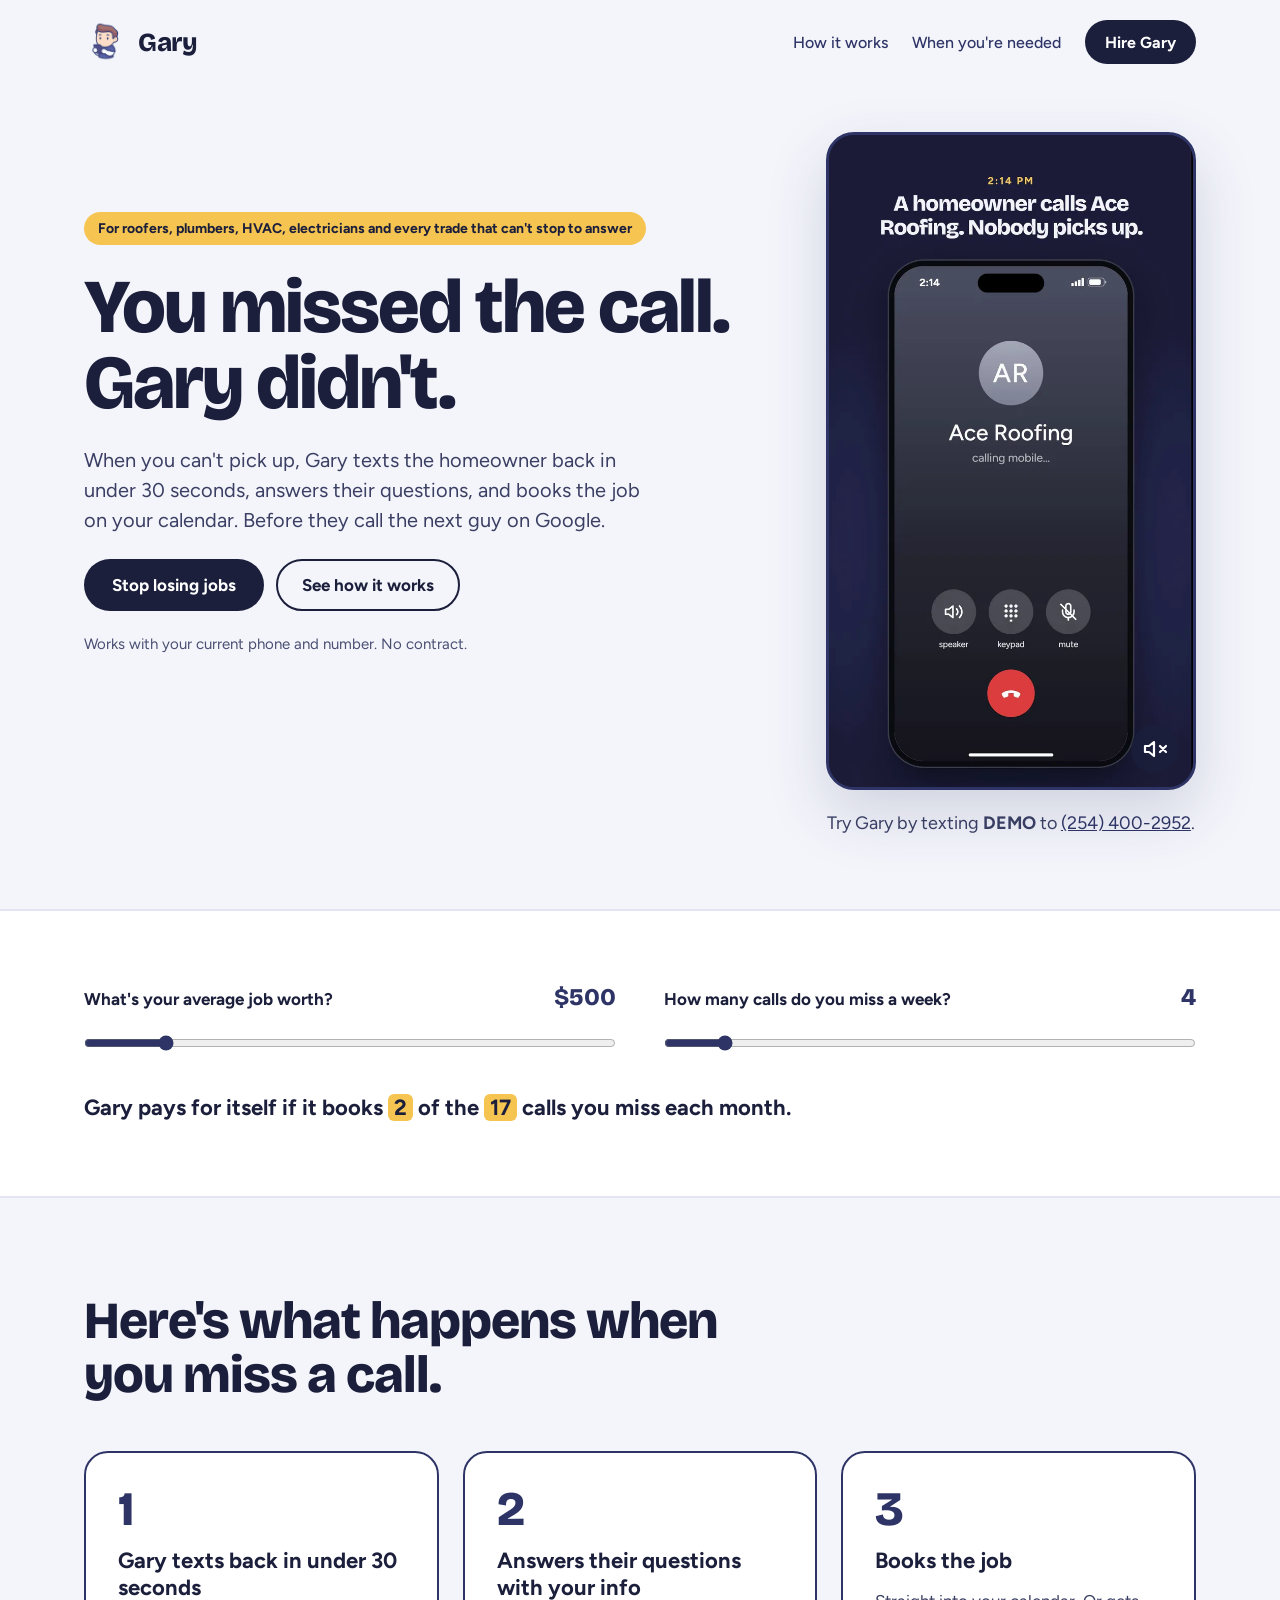
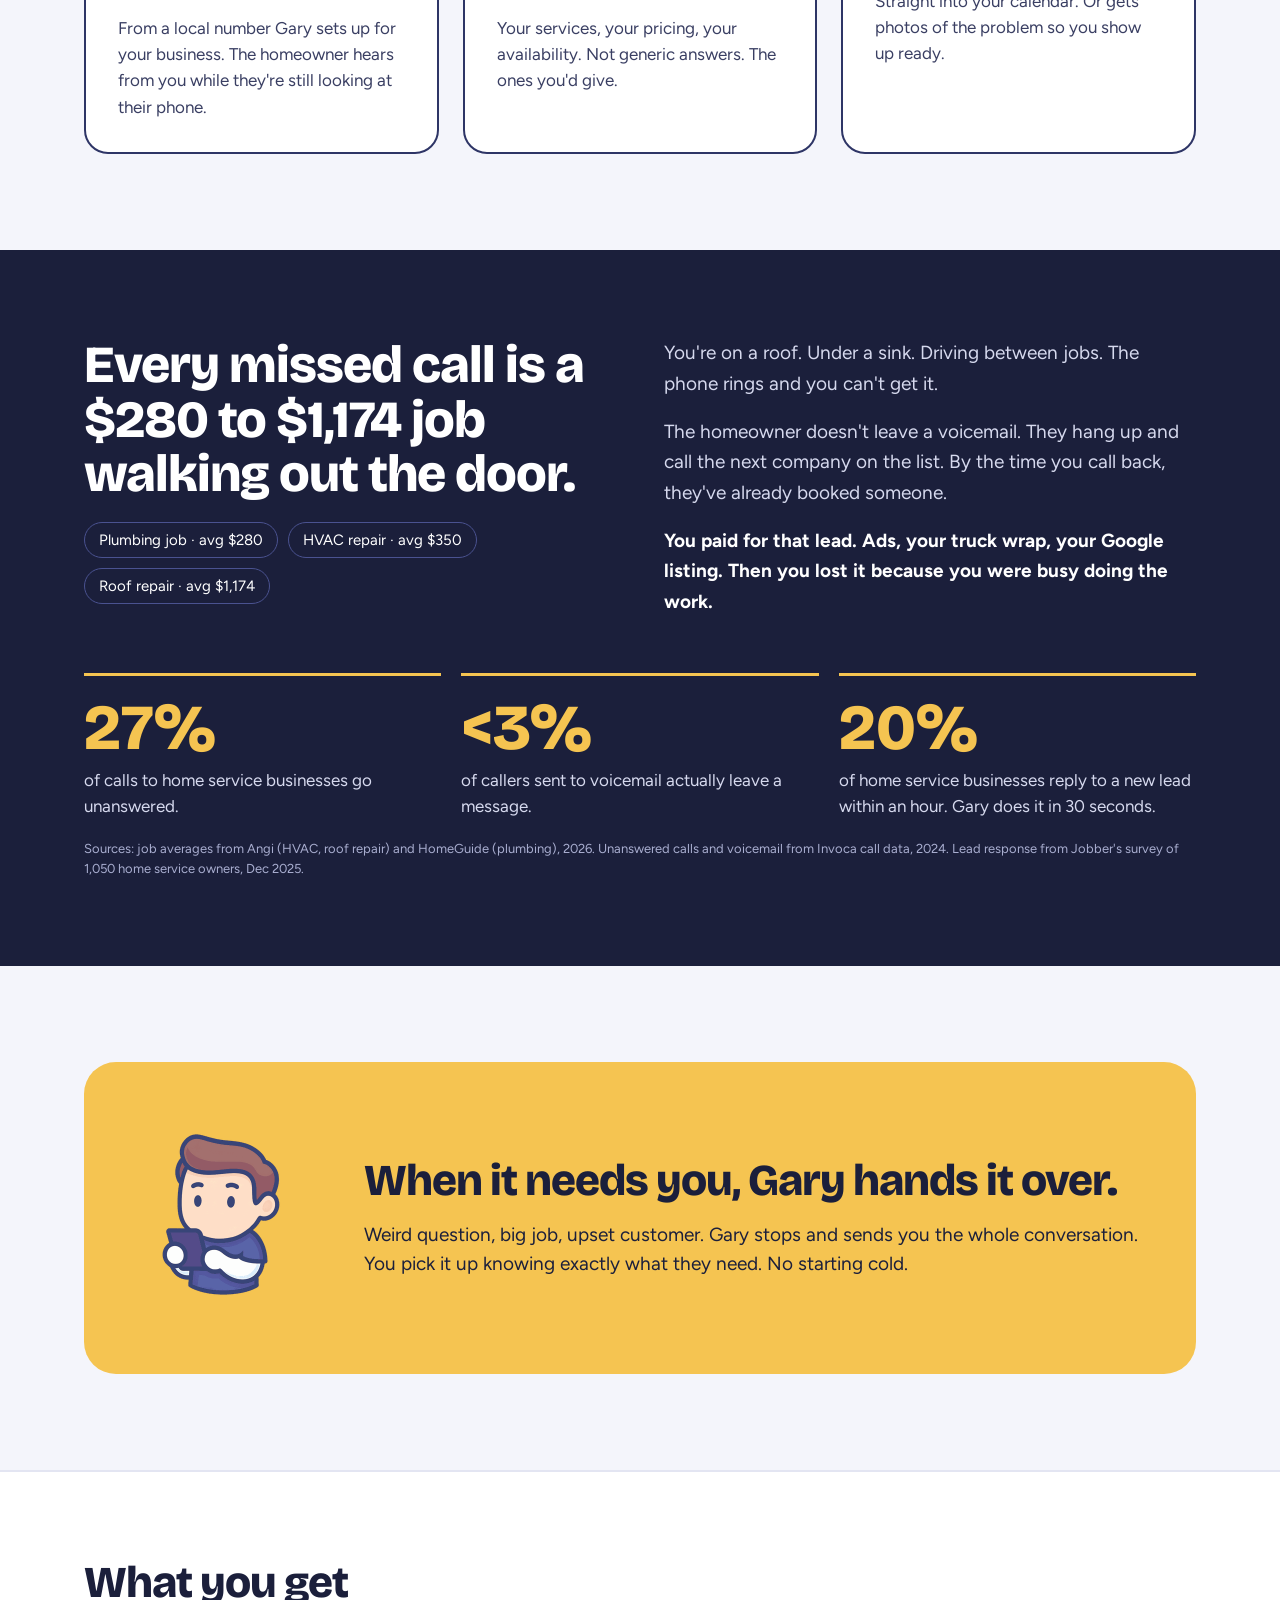
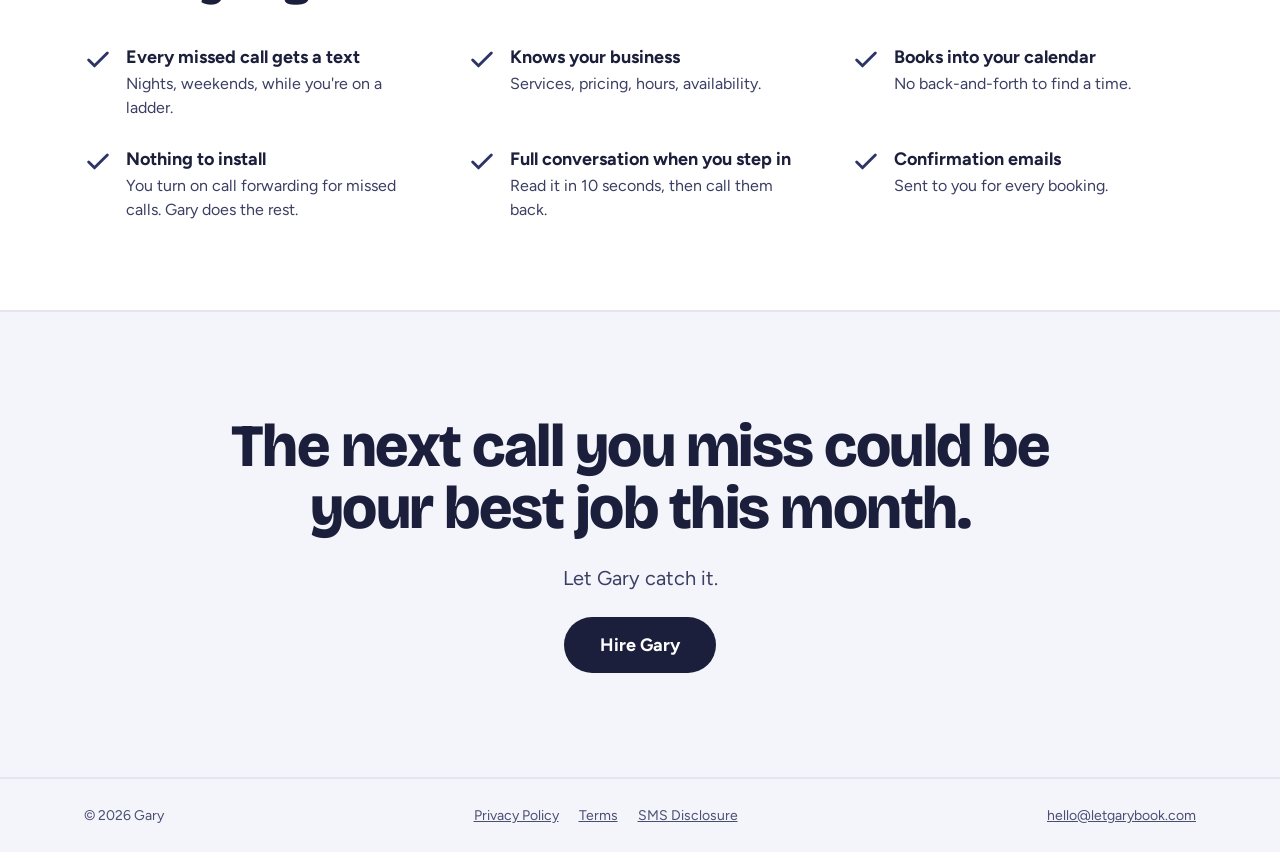
==== commit ffd7c86c: "Replace demo video with hero video, update related scripts, and revise styles for mobile responsiven" ====
--- a/index.html
+++ b/index.html
@@ -35,8 +35,9 @@
 <link rel="preload" as="style" href="https://fonts.googleapis.com/css2?family=Bricolage+Grotesque:opsz,wght@12..96,600;12..96,800&amp;family=Figtree:wght@400;500;700&amp;display=swap" onload="this.onload=null;this.rel='stylesheet'">
 <noscript><link rel="stylesheet" href="https://fonts.googleapis.com/css2?family=Bricolage+Grotesque:opsz,wght@12..96,600;12..96,800&amp;family=Figtree:wght@400;500;700&amp;display=swap"></noscript>
 <link rel="stylesheet" href="styles.css">
-<script src="demo-video.js" defer></script>
+<script src="hero-video.js" defer></script>
 <script src="job-value.js" defer></script>
+<script src="cal-booking.js" defer></script>
 </head>
 <body>
 
@@ -52,7 +53,7 @@
     <a href="#how">How it works</a>
     <a href="#handoff">When you're needed</a>
   </nav>
-  <a class="button button--dark button--nav" href="https://cal.com/corey-mccoy/gary-demo">Book a demo</a>
+  <a class="button button--dark button--nav" href="https://cal.com/corey-mccoy/gary-demo" data-cal-link="corey-mccoy/gary-demo" data-cal-namespace="gary-demo" data-cal-config='{"layout":"month_view"}'>Hire Gary</a>
 </header>
 
 <main>
@@ -70,36 +71,23 @@
       <p class="hero-note">Works with your current phone and number. No contract.</p>
     </div>
 
-    <!-- Phone conversation -->
-    <div class="phone-wrap">
-      <div class="phone" role="img" aria-label="Example text conversation: Gary replies to a missed call for Ace Roofing and books a Thursday 1pm inspection.">
-        <div class="phone-header">
-          <picture>
-            <source srcset="assets/gary-96.webp" type="image/webp">
-            <img src="assets/gary-96.png" alt="" width="36" height="36">
-          </picture>
-          <div class="phone-contact">
-            <span class="phone-contact-name">Ace Roofing</span>
-            <span class="phone-contact-status">Missed call · 2:14 PM</span>
-          </div>
-        </div>
-        <div class="bubble bubble--business">Hey, this is Ace Roofing. Sorry we missed you, we're on a job. What can we help with?</div>
-        <div class="bubble bubble--customer">Got a leak over the garage after last night's storm. Do you do repairs or just full roofs?</div>
-        <div class="bubble bubble--business">We do repairs. Inspections are free. I can get someone out Thursday at 9am or 1pm. Which works?</div>
-        <div class="bubble bubble--customer">1pm</div>
-        <div class="bubble bubble--business">Done. You're booked Thursday at 1pm. Send a photo of the leak if you can, it helps us bring the right stuff.</div>
-        <div class="pill">
-          <svg width="16" height="16" viewBox="0 0 24 24" fill="none" stroke="#1B1F3B" stroke-width="2.5" stroke-linecap="round" stroke-linejoin="round" aria-hidden="true"><rect x="3" y="4" width="18" height="18" rx="2"></rect><path d="M16 2v4M8 2v4M3 10h18M9 16l2 2 4-4"></path></svg>
-          Added to your calendar
-        </div>
-      </div>
+    <!-- Hero video: the browser autoplays it muted and looping; the button turns the sound on -->
+    <div class="hero-video-wrap">
+      <div class="hero-video-frame">
+        <video class="hero-video" src="assets/hero-video.mp4" poster="assets/hero-video-poster.webp" width="720" height="1280" autoplay muted loop playsinline aria-label="A homeowner calls Ace Roofing and nobody picks up. Gary texts them back, answers their question, and books an inspection for tomorrow at 1pm. The booking shows up on the owner's calendar."></video>
+        <button type="button" class="hero-video-sound" aria-pressed="false" aria-label="Turn sound on">
+          <svg class="hero-video-sound-off" width="24" height="24" viewBox="0 0 24 24" fill="none" stroke="#FFFFFF" stroke-width="2.2" stroke-linecap="round" stroke-linejoin="round" aria-hidden="true"><path d="M11 5 6 9H2v6h4l5 4V5z"></path><path d="m23 9-6 6M17 9l6 6"></path></svg>
+          <svg class="hero-video-sound-on" width="24" height="24" viewBox="0 0 24 24" fill="none" stroke="#FFFFFF" stroke-width="2.2" stroke-linecap="round" stroke-linejoin="round" aria-hidden="true"><path d="M11 5 6 9H2v6h4l5 4V5z"></path><path d="M15.5 8.5a5 5 0 0 1 0 7"></path><path d="M19 5a10 10 0 0 1 0 14"></path></svg>
+        </button>
+      </div>
+      <p class="text-demo">Try Gary by texting <strong>DEMO</strong> to <a href="sms:+12544002952?body=DEMO">(254) 400-2952</a>.</p>
     </div>
   </section>
 
   <!-- MISSED-CALL CALCULATOR -->
   <section class="calculator" aria-labelledby="calculator-heading">
     <h2 id="calculator-heading" class="visually-hidden">Missed-call calculator</h2>
-    <div class="container job-value" data-monthly-price="500">
+    <div class="container job-value" data-monthly-price="625">
       <div class="job-value-inputs">
         <div class="job-value-field">
           <div class="job-value-label">
@@ -142,24 +130,6 @@
     </ol>
   </section>
 
-  <!-- DEMO VIDEO -->
-  <section id="demo" class="container demo">
-    <!-- The poster below stays until the visitor presses play; nothing loads before that. -->
-    <div class="video-frame" data-video-src="https://res.cloudinary.com/corey-mccoy/video/upload/v1791498775/gary-demo/brag_pepy0w.mp4" data-video-title="See how it works">
-      <picture>
-        <source type="image/webp" srcset="assets/gary-400.webp 400w, assets/gary-600.webp 600w" sizes="(min-width: 1160px) 380px, 34vw">
-        <img class="video-poster-mascot" src="assets/gary-600.png" srcset="assets/gary-400.png 400w, assets/gary-600.png 600w" sizes="(min-width: 1160px) 380px, 34vw" alt="" width="600" height="600" loading="lazy" decoding="async">
-      </picture>
-      <div class="video-poster-caption">
-        <span class="video-poster-title">2:14 PM. Phone rings. Nobody picks up.</span>
-      </div>
-      <button type="button" class="video-play" aria-label="Play video: See how it works">
-        <svg viewBox="0 0 24 24" fill="#1B1F3B" aria-hidden="true"><path d="M8 5v14l11-7z"></path></svg>
-      </button>
-    </div>
-    <p class="text-demo">Try Gary by texting <strong>DEMO</strong> to <a href="sms:+12544002952?body=DEMO">(254) 400-2952</a>.</p>
-  </section>
-
   <!-- PROBLEM -->
   <section class="problem">
     <div class="container problem-intro">
@@ -241,9 +211,6 @@
           <div class="feature-text"><span class="feature-title">Confirmation emails</span><span class="feature-detail">Sent to you for every booking.</span></div>
         </li>
       </ul>
-      <div class="features-action">
-        <a class="button button--dark button--hero" href="https://cal.com/corey-mccoy/gary-demo">Book a demo</a>
-      </div>
     </div>
   </section>
 
@@ -251,7 +218,7 @@
   <section id="start" class="container cta">
     <h2 class="display-heading cta-title">The next call you miss could be your best job this month.</h2>
     <p>Let Gary catch it.</p>
-    <a class="button button--dark button--cta" href="https://cal.com/corey-mccoy/gary-demo">Book a demo</a>
+    <a class="button button--dark button--cta" href="https://cal.com/corey-mccoy/gary-demo" data-cal-link="corey-mccoy/gary-demo" data-cal-namespace="gary-demo" data-cal-config='{"layout":"month_view"}'>Hire Gary</a>
   </section>
 
 </main>
--- a/styles.css
+++ b/styles.css
@@ -215,22 +215,12 @@
   font-size: 16px;
 }
 
-/* Phones: logo and "Book a demo" share the top row, links sit below */
+/* Phones: only the logo and "Hire Gary" show in the header. The hero's
+   "See how it works" button covers the first link. */
 @media (max-width: 639px) {
-  .site-header {
-    row-gap: 12px;
+  .site-nav {
+    display: none;
   }
-
-  .site-header .button--nav {
-    order: 2;
-  }
-
-  .site-nav {
-    order: 3;
-    width: 100%;
-    gap: 8px 20px;
-    font-size: 15px;
-  }
 }
 
 /* Hero */
@@ -239,7 +229,7 @@
   display: flex;
   flex-wrap: wrap;
   gap: 48px;
-  align-items: center;
+  align-items: flex-start;
   padding-top: 48px;
   padding-bottom: 72px;
 }
@@ -280,90 +270,97 @@
   align-items: center;
 }
 
+/* When the copy sits beside the video, drop it down so it
+   doesn't start right under the header. They sit side by side from 986px of page width;
+   1010px leaves room for a scrollbar. Below that, the video sits under the copy. */
+@media (min-width: 1010px) {
+  .hero-copy {
+    margin-top: 80px;
+  }
+}
+
+/* Phones: the two hero buttons share one row and split it evenly.
+   On the narrowest phones they wrap and stack at full width. */
+@media (max-width: 559px) {
+  .hero-actions {
+    gap: 10px;
+  }
+
+  .hero-actions .button--hero {
+    flex: 1 1 auto;
+    justify-content: center;
+    min-height: 48px;
+    padding: 0 16px;
+    font-size: 15px;
+  }
+}
+
 .hero-note {
   font-size: 15px;
   color: var(--muted);
 }
 
-/* Hero phone conversation */
-
-.phone-wrap {
-  flex: 1 1 340px;
+/* Hero video */
+
+.hero-video-wrap {
+  flex: 1 1 370px;
   min-width: 0;
   display: flex;
+  flex-direction: column;
+  align-items: center;
+  gap: 20px;
+}
+
+.hero-video-frame {
+  position: relative;
+  width: 100%;
+  max-width: 370px;
+  aspect-ratio: 9 / 16;
+  overflow: hidden;
+  background: var(--ink);
+  border: 3px solid var(--navy);
+  border-radius: 28px;
+  box-shadow: 0 24px 60px rgba(46, 53, 102, 0.18);
+}
+
+.hero-video {
+  display: block;
+  width: 100%;
+  height: 100%;
+  object-fit: cover;
+}
+
+.hero-video-sound {
+  position: absolute;
+  right: 14px;
+  bottom: 14px;
+  width: 48px;
+  height: 48px;
+  display: flex;
+  align-items: center;
   justify-content: center;
-}
-
-.phone {
-  width: 100%;
-  max-width: 360px;
-  display: flex;
-  flex-direction: column;
-  gap: 12px;
-  padding: 20px 16px 24px;
-  background: var(--white);
-  border: 3px solid var(--navy);
-  border-radius: 36px;
-  box-shadow: 0 24px 60px rgba(46, 53, 102, 0.18);
-}
-
-.phone-header {
-  display: flex;
-  align-items: center;
-  gap: 10px;
-  padding: 4px 4px 12px;
-  border-bottom: 1px solid var(--line);
-}
-
-.phone-header img {
-  width: 36px;
-  height: 36px;
-  object-fit: contain;
-  background: var(--bubble);
+  border: none;
   border-radius: 50%;
-}
-
-.phone-contact {
-  display: flex;
-  flex-direction: column;
-}
-
-.phone-contact-name {
-  font-weight: 700;
-  font-size: 15px;
-}
-
-.phone-contact-status {
-  font-size: 13px;
-  color: var(--muted);
-}
-
-.bubble {
-  max-width: 85%;
-  padding: 10px 14px;
-  font-size: 15px;
-  line-height: 1.4;
-}
-
-.bubble--business {
-  align-self: flex-start;
-  background: var(--bubble);
-  border-radius: 18px 18px 18px 4px;
-}
-
-.bubble--customer {
-  align-self: flex-end;
-  background: var(--navy);
-  color: var(--white);
-  border-radius: 18px 18px 4px 18px;
-}
-
-.phone .pill {
-  align-self: center;
-  gap: 6px;
-  margin-top: 4px;
-  padding: 6px 12px;
-  font-size: 13px;
+  background: rgba(27, 31, 59, 0.75);
+  cursor: pointer;
+}
+
+.hero-video-sound[hidden] {
+  display: none;
+}
+
+.hero-video-sound:focus-visible {
+  outline: 3px solid var(--accent);
+  outline-offset: 3px;
+}
+
+.hero-video-sound-on,
+.hero-video-sound[aria-pressed="true"] .hero-video-sound-off {
+  display: none;
+}
+
+.hero-video-sound[aria-pressed="true"] .hero-video-sound-on {
+  display: block;
 }
 
 /* Problem */
@@ -590,140 +587,6 @@
   color: var(--body-text);
 }
 
-/* Demo video */
-
-.demo {
-  display: flex;
-  flex-direction: column;
-  gap: 28px;
-  padding-bottom: 96px;
-}
-
-.video-frame {
-  position: relative;
-  width: 100%;
-  aspect-ratio: 16 / 9;
-  display: flex;
-  align-items: center;
-  justify-content: center;
-  overflow: hidden;
-  background: var(--ink);
-  border: 3px solid var(--navy);
-  border-radius: 28px;
-}
-
-.video-poster-mascot {
-  position: absolute;
-  right: 4%;
-  bottom: -6%;
-  width: 34%;
-  max-width: 380px;
-  height: auto;
-  object-fit: contain;
-  opacity: 0.95;
-}
-
-.video-poster-caption {
-  position: absolute;
-  left: 5%;
-  top: 8%;
-  max-width: 52%;
-  display: flex;
-  flex-direction: column;
-  gap: 10px;
-}
-
-.video-poster-caption .pill {
-  align-self: flex-start;
-  padding: 6px 12px;
-  font-size: 13px;
-}
-
-.video-poster-title {
-  font-family: var(--font-display);
-  font-weight: 800;
-  font-size: clamp(20px, 3vw, 40px);
-  line-height: 1.05;
-  color: var(--white);
-}
-
-.video-play {
-  position: relative;
-  width: 96px;
-  height: 96px;
-  display: flex;
-  align-items: center;
-  justify-content: center;
-  border: none;
-  border-radius: 50%;
-  background: var(--accent);
-  box-shadow: 0 12px 40px rgba(0, 0, 0, 0.35);
-  cursor: pointer;
-}
-
-.video-play svg {
-  width: 36px;
-  height: 36px;
-}
-
-.video-play:focus-visible {
-  outline: 3px solid var(--white);
-  outline-offset: 4px;
-}
-
-.video-player {
-  position: absolute;
-  inset: 0;
-  width: 100%;
-  height: 100%;
-  border: 0;
-  background: var(--ink);
-}
-
-/* Phones: move the play button below the caption so they don't overlap */
-@media (max-width: 559px) {
-  .video-frame {
-    border-radius: 20px;
-  }
-
-  .video-poster-caption {
-    max-width: 62%;
-    gap: 8px;
-  }
-
-  .video-poster-caption .pill {
-    padding: 4px 10px;
-    font-size: 11px;
-  }
-
-  .video-poster-title {
-    font-size: 18px;
-  }
-
-  .video-play {
-    position: absolute;
-    left: 5%;
-    bottom: 9%;
-    width: 52px;
-    height: 52px;
-  }
-
-  .video-play svg {
-    width: 22px;
-    height: 22px;
-  }
-}
-
-@media (max-width: 399px) {
-  .video-poster-caption {
-    max-width: 72%;
-  }
-
-  .video-poster-title {
-    font-size: 16px;
-  }
-}
-
 /* Handoff */
 
 .handoff {
@@ -819,15 +682,6 @@
   font-size: 16px;
   line-height: 1.5;
   color: var(--body-text);
-}
-
-/* Call to action, at the end of "What you get" */
-
-.features-action {
-  display: flex;
-  justify-content: center;
-  padding-top: 40px;
-  border-top: 2px solid var(--line);
 }
 
 /* Final call to action */
@@ -948,9 +802,13 @@
   overflow-wrap: anywhere;
 }
 
+.text-demo a {
+  white-space: nowrap;
+}
+
 .text-demo {
-  margin-top: 20px;
   text-align: center;
+  text-wrap: balance;
   font-size: 18px;
   line-height: 1.5;
   color: var(--body-text);
